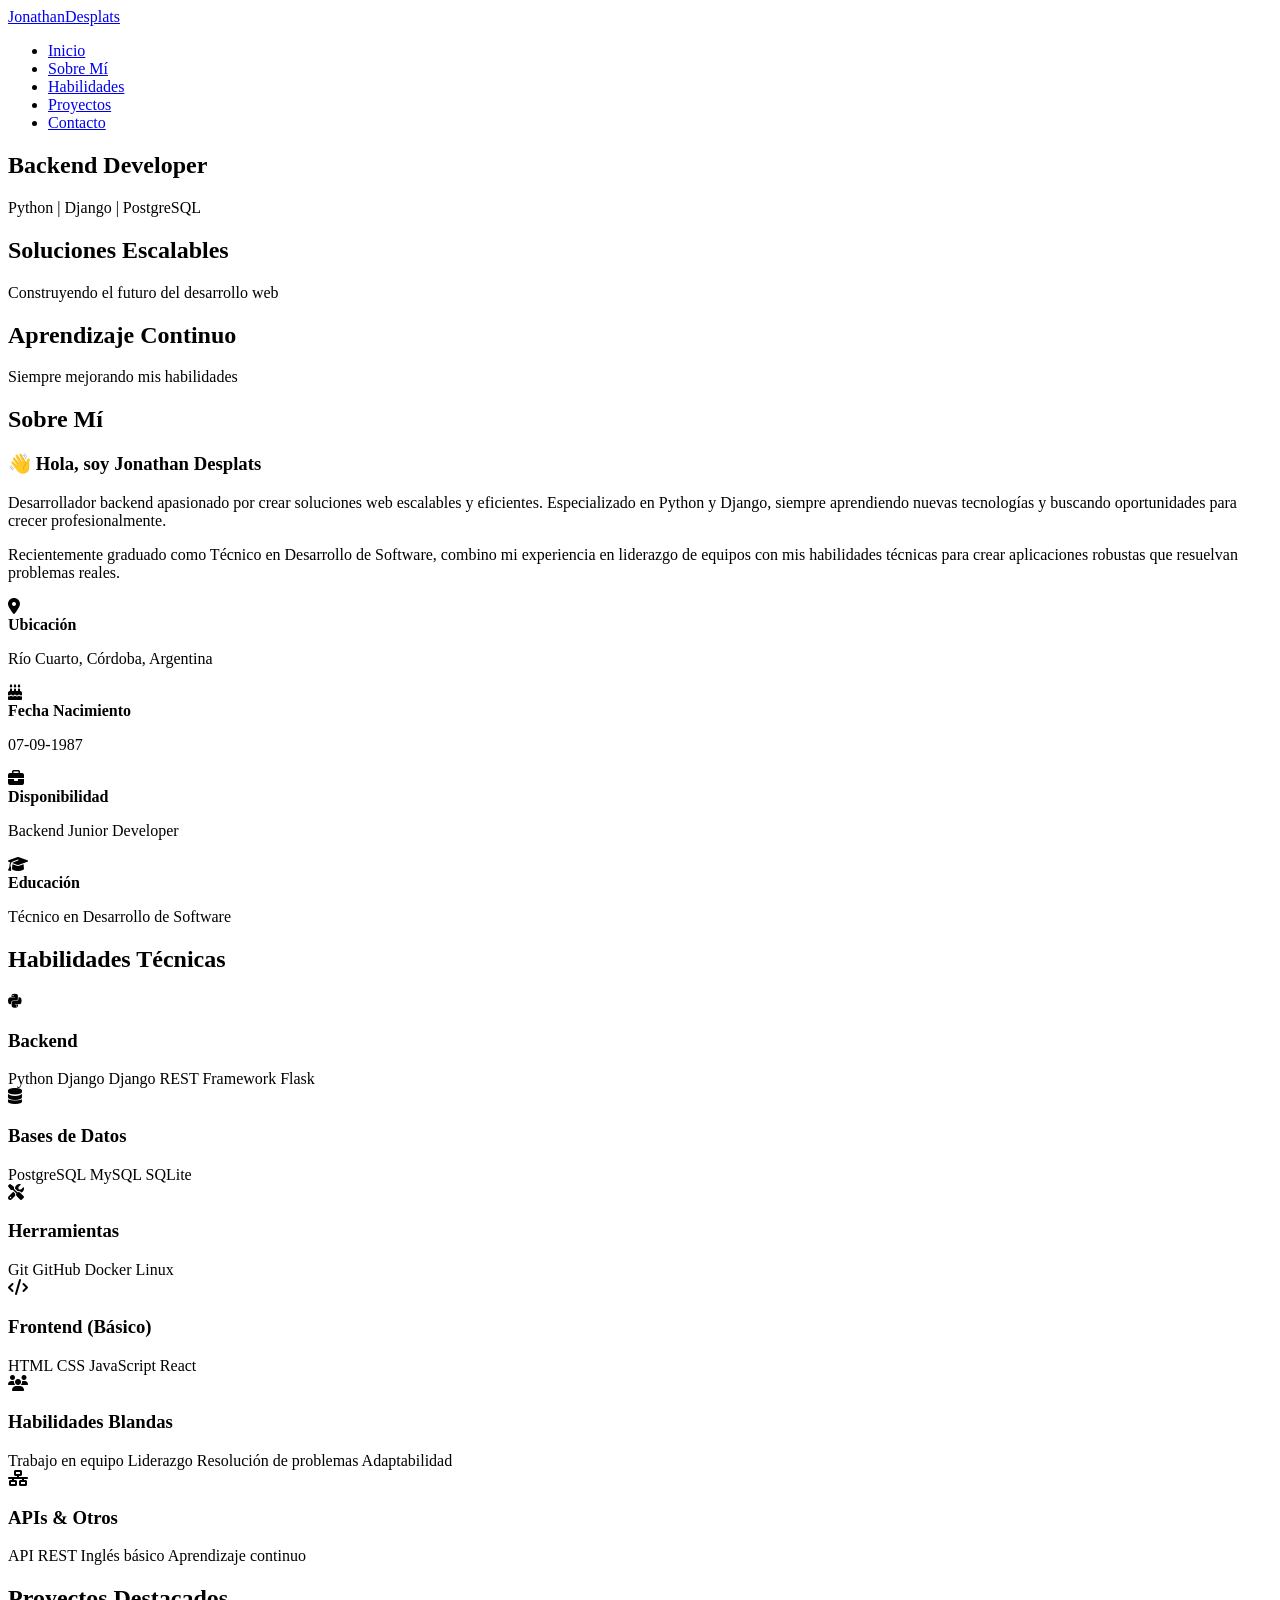
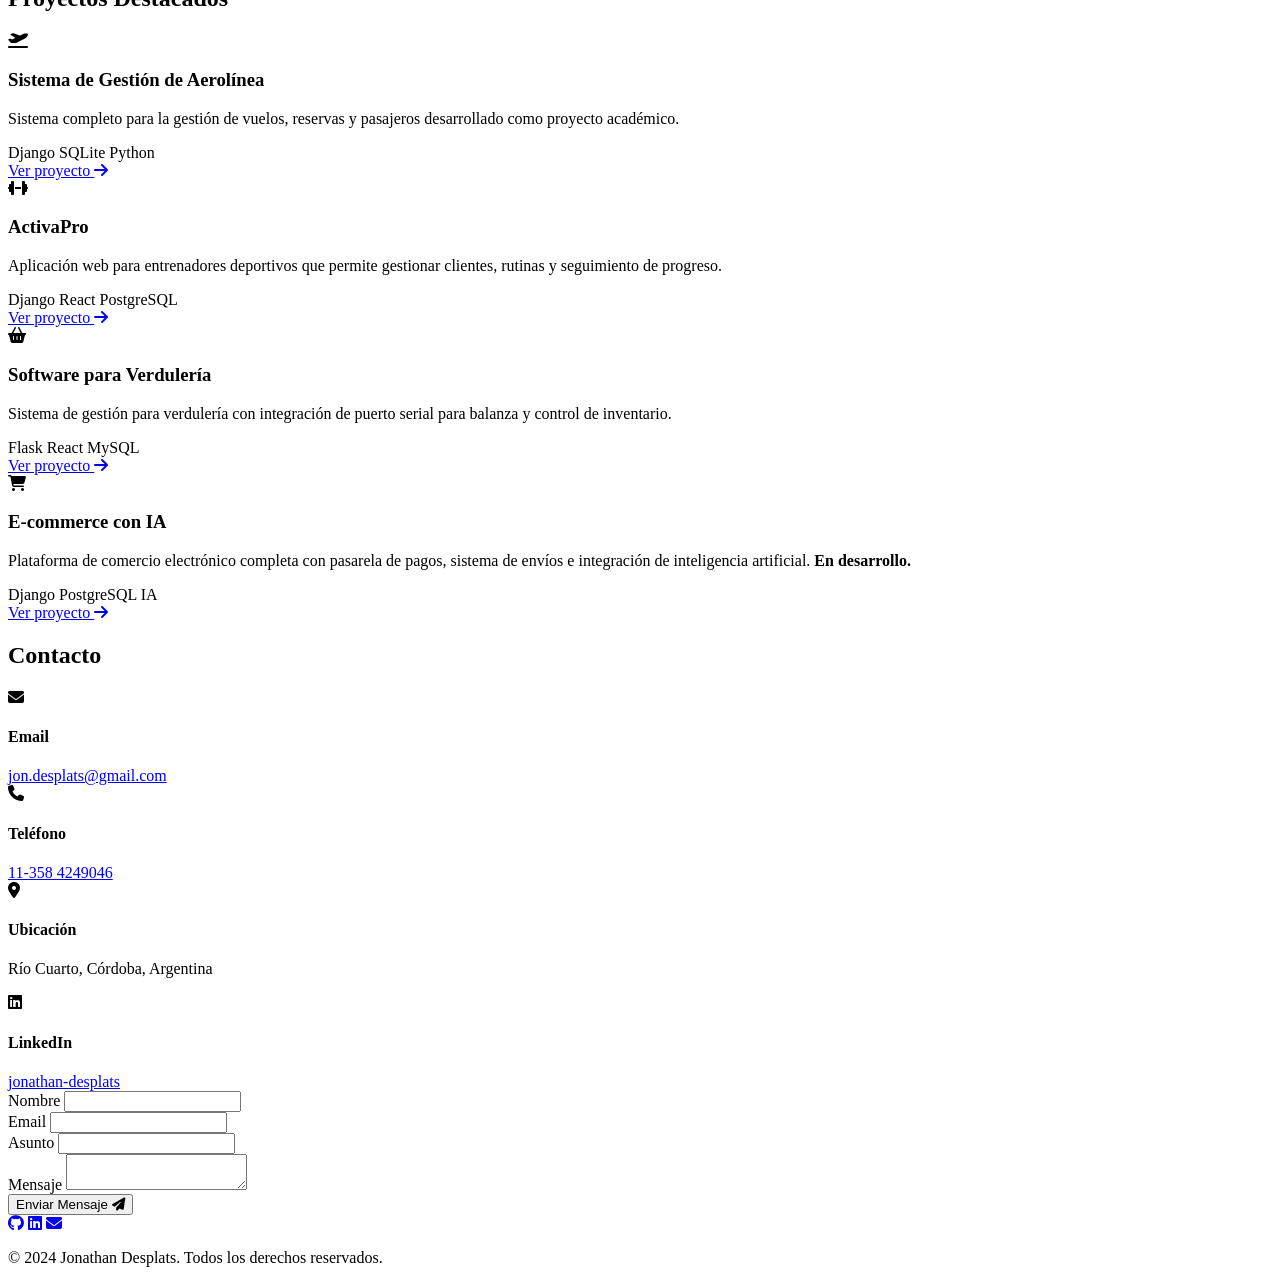
==== index.html @ 21457ee4 "Add initial portfolio website structure Initial commit of the personal portfolio website, including " ====
<!DOCTYPE html>
<html lang="es">
<head>
    <meta charset="UTF-8">
    <meta name="viewport" content="width=device-width, initial-scale=1.0">
    <title>Jonathan Desplats | Backend Developer</title>
    <link rel="stylesheet" href="https://cdnjs.cloudflare.com/ajax/libs/font-awesome/6.4.0/css/all.min.css">
    <link rel="stylesheet" href="styles.css">
</head>
<body>
    <!-- Navbar -->
    <nav>
        <div class="nav-container">
            <a href="#" class="logo">Jonathan<span>Desplats</span></a>
            <ul class="nav-links" id="navLinks">
                <li><a href="#inicio">Inicio</a></li>
                <li><a href="#sobre-mi">Sobre Mí</a></li>
                <li><a href="#habilidades">Habilidades</a></li>
                <li><a href="#proyectos">Proyectos</a></li>
                <li><a href="#contacto">Contacto</a></li>
            </ul>
            <div class="menu-toggle" id="menuToggle">
                <span></span>
                <span></span>
                <span></span>
            </div>
        </div>
    </nav>

    <!-- Carousel -->
    <section id="inicio" class="carousel">
        <div class="carousel-container" id="carouselContainer">
            <div class="carousel-slide">
                <div class="carousel-content">
                    <h1>Backend Developer</h1>
                    <p>Python | Django | PostgreSQL</p>
                </div>
            </div>
            <div class="carousel-slide">
                <div class="carousel-content">
                    <h1>Soluciones Escalables</h1>
                    <p>Construyendo el futuro del desarrollo web</p>
                </div>
            </div>
            <div class="carousel-slide">
                <div class="carousel-content">
                    <h1>Aprendizaje Continuo</h1>
                    <p>Siempre mejorando mis habilidades</p>
                </div>
            </div>
        </div>
        <div class="carousel-nav">
            <div class="carousel-dot" data-slide="0"></div>
            <div class="carousel-dot" data-slide="1"></div>
            <div class="carousel-dot" data-slide="2"></div>
        </div>
    </section>

    <!-- About -->
    <section id="sobre-mi">
        <div class="container">
            <h2 class="section-title">Sobre Mí</h2>
            <div class="about-content">
                <div class="about-text">
                    <h3>👋 Hola, soy Jonathan Desplats</h3>
                    <p>Desarrollador backend apasionado por crear soluciones web escalables y eficientes. Especializado en Python y Django, siempre aprendiendo nuevas tecnologías y buscando oportunidades para crecer profesionalmente.</p>
                    <p>Recientemente graduado como Técnico en Desarrollo de Software, combino mi experiencia en liderazgo de equipos con mis habilidades técnicas para crear aplicaciones robustas que resuelvan problemas reales.</p>
                </div>
                <div class="info-grid">
                    <div class="info-item">
                        <i class="fas fa-map-marker-alt"></i>
                        <div>
                            <strong>Ubicación</strong>
                            <p>Río Cuarto, Córdoba, Argentina</p>
                        </div>
                    </div>
                    <div class="info-item">
                        <i class="fas fa-birthday-cake"></i>
                        <div>
                            <strong>Fecha Nacimiento</strong>
                            <p>07-09-1987</p>
                        </div>
                    </div>
                    <div class="info-item">
                        <i class="fas fa-briefcase"></i>
                        <div>
                            <strong>Disponibilidad</strong>
                            <p>Backend Junior Developer</p>
                        </div>
                    </div>
                    <div class="info-item">
                        <i class="fas fa-graduation-cap"></i>
                        <div>
                            <strong>Educación</strong>
                            <p>Técnico en Desarrollo de Software</p>
                        </div>
                    </div>
                </div>
            </div>
        </div>
    </section>

    <!-- Skills -->
    <section id="habilidades">
        <div class="container">
            <h2 class="section-title">Habilidades Técnicas</h2>
            <div class="skills-grid">
                <div class="skill-card">
                    <i class="fab fa-python"></i>
                    <h3>Backend</h3>
                    <div class="skill-tags">
                        <span class="tag">Python</span>
                        <span class="tag">Django</span>
                        <span class="tag">Django REST Framework</span>
                        <span class="tag">Flask</span>
                    </div>
                </div>
                <div class="skill-card">
                    <i class="fas fa-database"></i>
                    <h3>Bases de Datos</h3>
                    <div class="skill-tags">
                        <span class="tag">PostgreSQL</span>
                        <span class="tag">MySQL</span>
                        <span class="tag">SQLite</span>
                    </div>
                </div>
                <div class="skill-card">
                    <i class="fas fa-tools"></i>
                    <h3>Herramientas</h3>
                    <div class="skill-tags">
                        <span class="tag">Git</span>
                        <span class="tag">GitHub</span>
                        <span class="tag">Docker</span>
                        <span class="tag">Linux</span>
                    </div>
                </div>
                <div class="skill-card">
                    <i class="fas fa-code"></i>
                    <h3>Frontend (Básico)</h3>
                    <div class="skill-tags">
                        <span class="tag">HTML</span>
                        <span class="tag">CSS</span>
                        <span class="tag">JavaScript</span>
                        <span class="tag">React</span>
                    </div>
                </div>
                <div class="skill-card">
                    <i class="fas fa-users"></i>
                    <h3>Habilidades Blandas</h3>
                    <div class="skill-tags">
                        <span class="tag">Trabajo en equipo</span>
                        <span class="tag">Liderazgo</span>
                        <span class="tag">Resolución de problemas</span>
                        <span class="tag">Adaptabilidad</span>
                    </div>
                </div>
                <div class="skill-card">
                    <i class="fas fa-network-wired"></i>
                    <h3>APIs & Otros</h3>
                    <div class="skill-tags">
                        <span class="tag">API REST</span>
                        <span class="tag">Inglés básico</span>
                        <span class="tag">Aprendizaje continuo</span>
                    </div>
                </div>
            </div>
        </div>
    </section>

    <!-- Projects -->
    <section id="proyectos">
        <div class="container">
            <h2 class="section-title">Proyectos Destacados</h2>
            <div class="projects-grid">
                <div class="project-card">
                    <div class="project-img">
                        <i class="fas fa-plane-departure"></i>
                    </div>
                    <div class="project-content">
                        <h3>Sistema de Gestión de Aerolínea</h3>
                        <p>Sistema completo para la gestión de vuelos, reservas y pasajeros desarrollado como proyecto académico.</p>
                        <div class="project-tech">
                            <span class="tech-tag">Django</span>
                            <span class="tech-tag">SQLite</span>
                            <span class="tech-tag">Python</span>
                        </div>
                        <a href="#" class="project-link">Ver proyecto <i class="fas fa-arrow-right"></i></a>
                    </div>
                </div>

                <div class="project-card">
                    <div class="project-img">
                        <i class="fas fa-dumbbell"></i>
                    </div>
                    <div class="project-content">
                        <h3>ActivaPro</h3>
                        <p>Aplicación web para entrenadores deportivos que permite gestionar clientes, rutinas y seguimiento de progreso.</p>
                        <div class="project-tech">
                            <span class="tech-tag">Django</span>
                            <span class="tech-tag">React</span>
                            <span class="tech-tag">PostgreSQL</span>
                        </div>
                        <a href="#" class="project-link">Ver proyecto <i class="fas fa-arrow-right"></i></a>
                    </div>
                </div>

                <div class="project-card">
                    <div class="project-img">
                        <i class="fas fa-shopping-basket"></i>
                    </div>
                    <div class="project-content">
                        <h3>Software para Verdulería</h3>
                        <p>Sistema de gestión para verdulería con integración de puerto serial para balanza y control de inventario.</p>
                        <div class="project-tech">
                            <span class="tech-tag">Flask</span>
                            <span class="tech-tag">React</span>
                            <span class="tech-tag">MySQL</span>
                        </div>
                        <a href="#" class="project-link">Ver proyecto <i class="fas fa-arrow-right"></i></a>
                    </div>
                </div>

                <div class="project-card">
                    <div class="project-img">
                        <i class="fas fa-shopping-cart"></i>
                    </div>
                    <div class="project-content">
                        <h3>E-commerce con IA</h3>
                        <p>Plataforma de comercio electrónico completa con pasarela de pagos, sistema de envíos e integración de inteligencia artificial. <strong>En desarrollo.</strong></p>
                        <div class="project-tech">
                            <span class="tech-tag">Django</span>
                            <span class="tech-tag">PostgreSQL</span>
                            <span class="tech-tag">IA</span>
                        </div>
                        <a href="#" class="project-link">Ver proyecto <i class="fas fa-arrow-right"></i></a>
                    </div>
                </div>
            </div>
        </div>
    </section>

    <!-- Contact -->
    <section id="contacto">
        <div class="container">
            <h2 class="section-title">Contacto</h2>
            <div class="contact-container">
                <div class="contact-info">
                    <div class="contact-item">
                        <div class="contact-icon">
                            <i class="fas fa-envelope"></i>
                        </div>
                        <div class="contact-details">
                            <h4>Email</h4>
                            <a href="mailto:jon.desplats@gmail.com">jon.desplats@gmail.com</a>
                        </div>
                    </div>
                    <div class="contact-item">
                        <div class="contact-icon">
                            <i class="fas fa-phone"></i>
                        </div>
                        <div class="contact-details">
                            <h4>Teléfono</h4>
                            <a href="https://wa.me/543584642446" target="_blank">11-358 4249046</a>
                        </div>
                    </div>
                    <div class="contact-item">
                        <div class="contact-icon">
                            <i class="fas fa-map-marker-alt"></i>
                        </div>
                        <div class="contact-details">
                            <h4>Ubicación</h4>
                            <p>Río Cuarto, Córdoba, Argentina</p>
                        </div>
                    </div>
                    <div class="contact-item">
                        <div class="contact-icon">
                            <i class="fab fa-linkedin"></i>
                        </div>
                        <div class="contact-details">
                            <h4>LinkedIn</h4>
                            <a href="https://www.linkedin.com/in/jonathan-desplats/" target="_blank">jonathan-desplats</a>
                        </div>
                    </div>
                </div>

                <form class="contact-form" action="https://formspree.io/f/xwpgwbll" method="POST">
                    <div class="form-group">
                        <label for="name">Nombre</label>
                        <input type="text" id="name" name="name" required>
                    </div>
                    <div class="form-group">
                        <label for="email">Email</label>
                        <input type="email" id="email" name="email" required>
                    </div>
                    <div class="form-group">
                        <label for="subject">Asunto</label>
                        <input type="text" id="subject" name="subject" required>
                    </div>
                    <div class="form-group">
                        <label for="message">Mensaje</label>
                        <textarea id="message" name="message" required></textarea>
                    </div>
                    <button type="submit" class="btn">Enviar Mensaje <i class="fas fa-paper-plane"></i></button>
                </form>
            </div>
        </div>
    </section>

    <!-- Footer -->
    <footer>
        <div class="social-links">
            <a href="https://github.com/joninet" target="_blank"><i class="fab fa-github"></i></a>
            <a href="https://www.linkedin.com/in/jonathan-desplats/" target="_blank"><i class="fab fa-linkedin"></i></a>
            <a href="mailto:jon.desplats@gmail.com"><i class="fas fa-envelope"></i></a>
        </div>
        <p>&copy; 2024 Jonathan Desplats. Todos los derechos reservados.</p>
    </footer>

    <script src="script.js"></script>
</html>
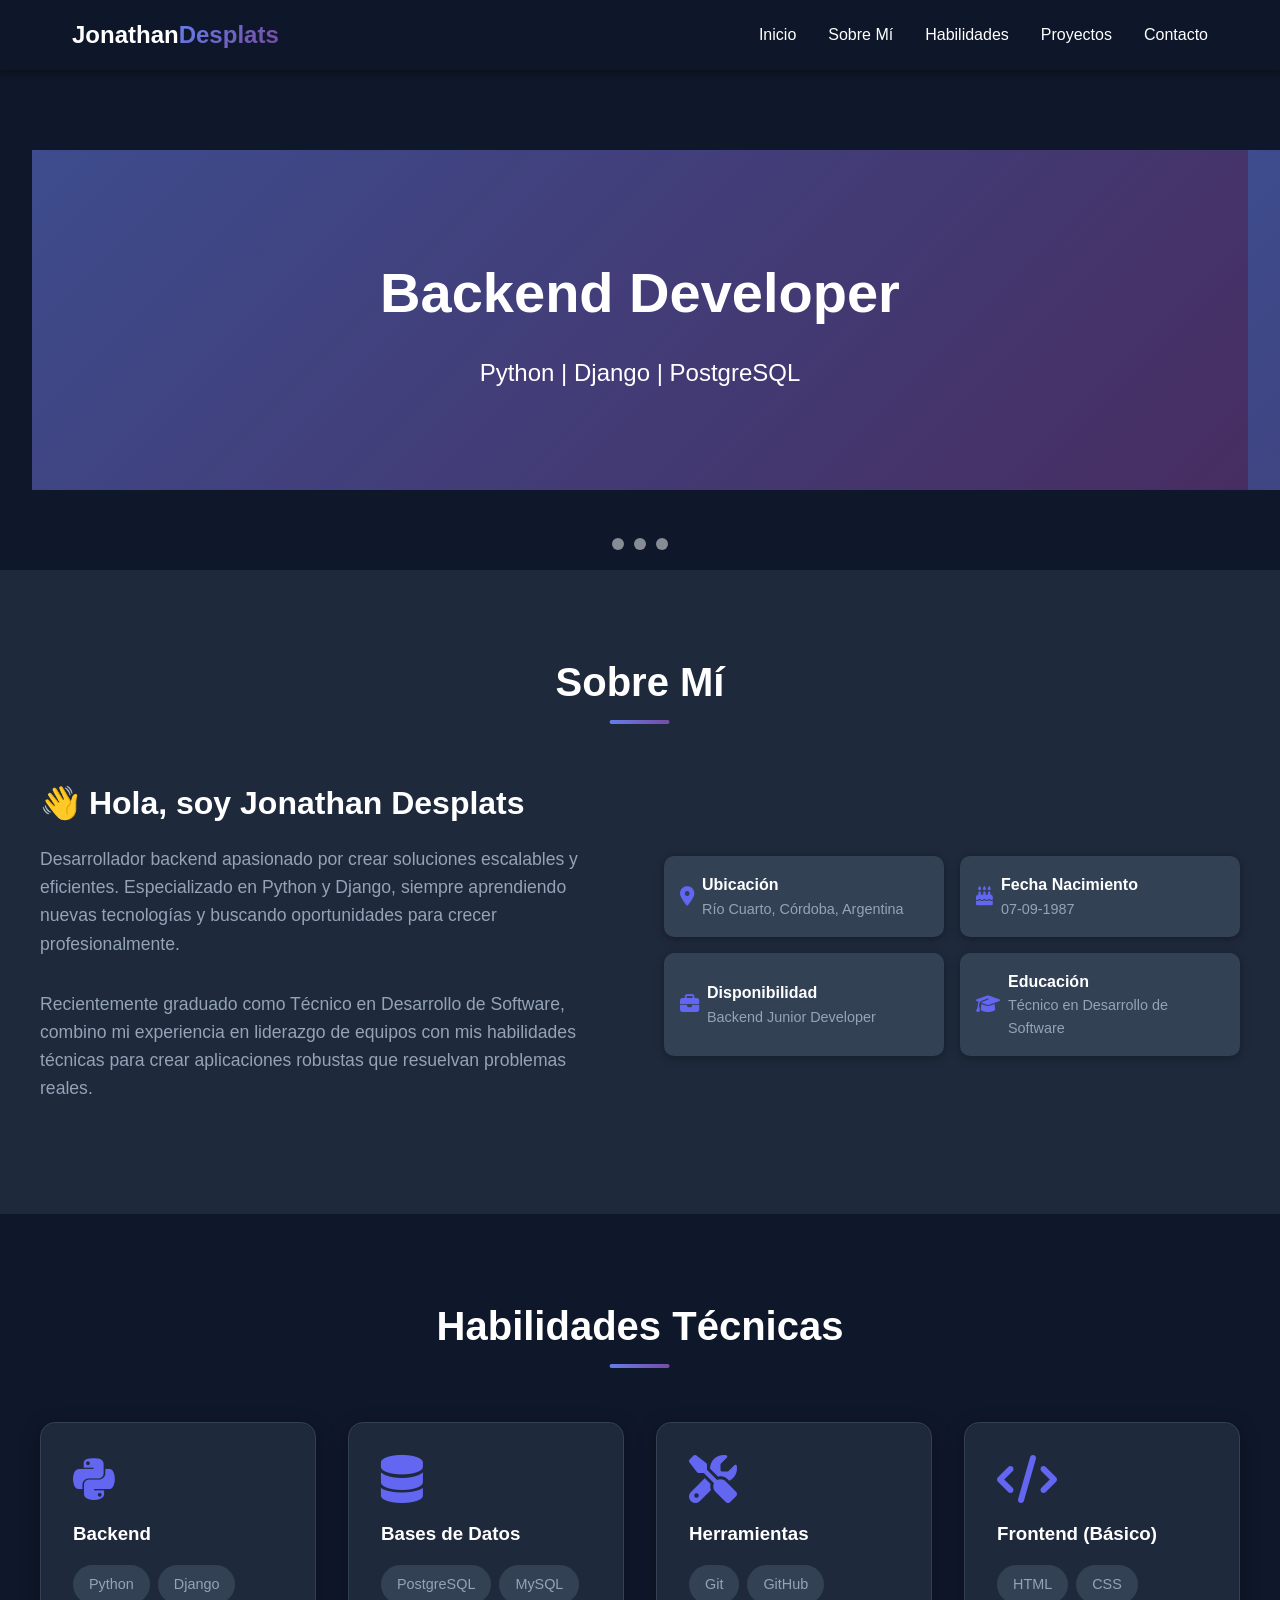
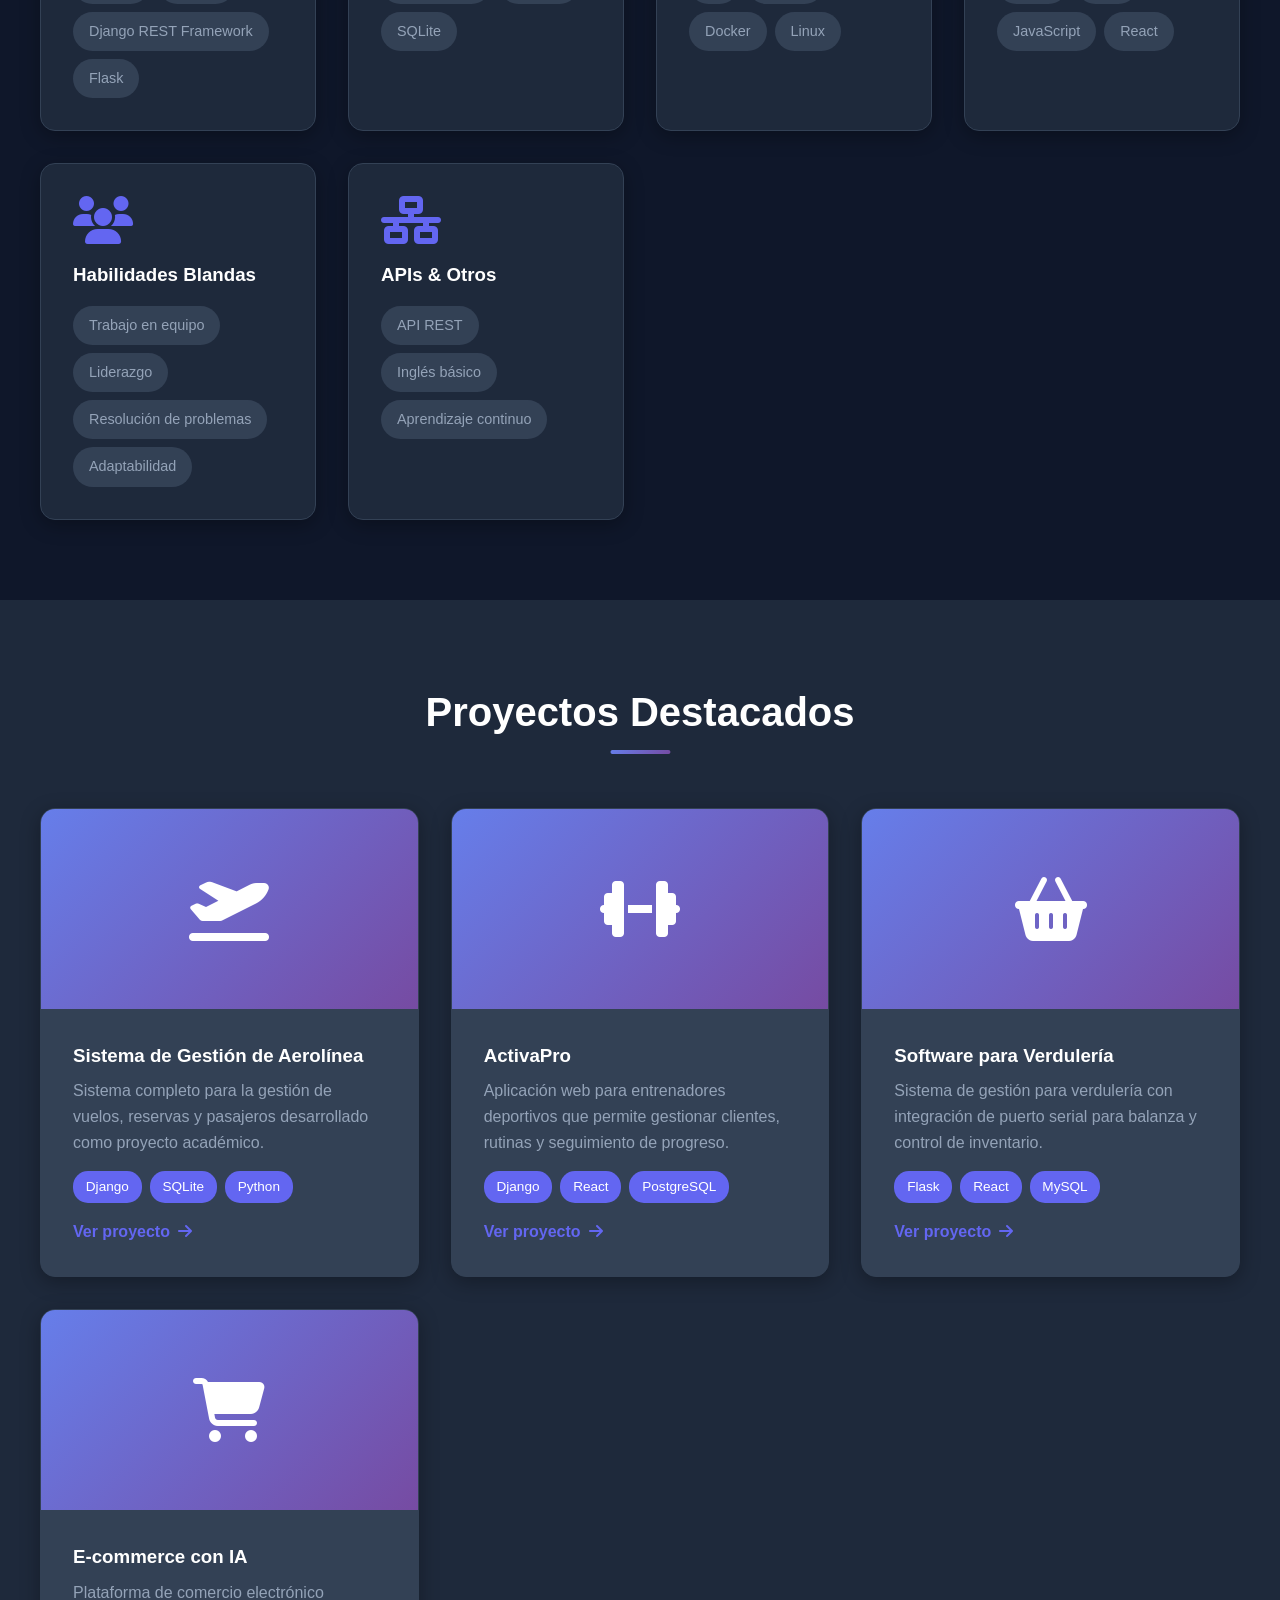
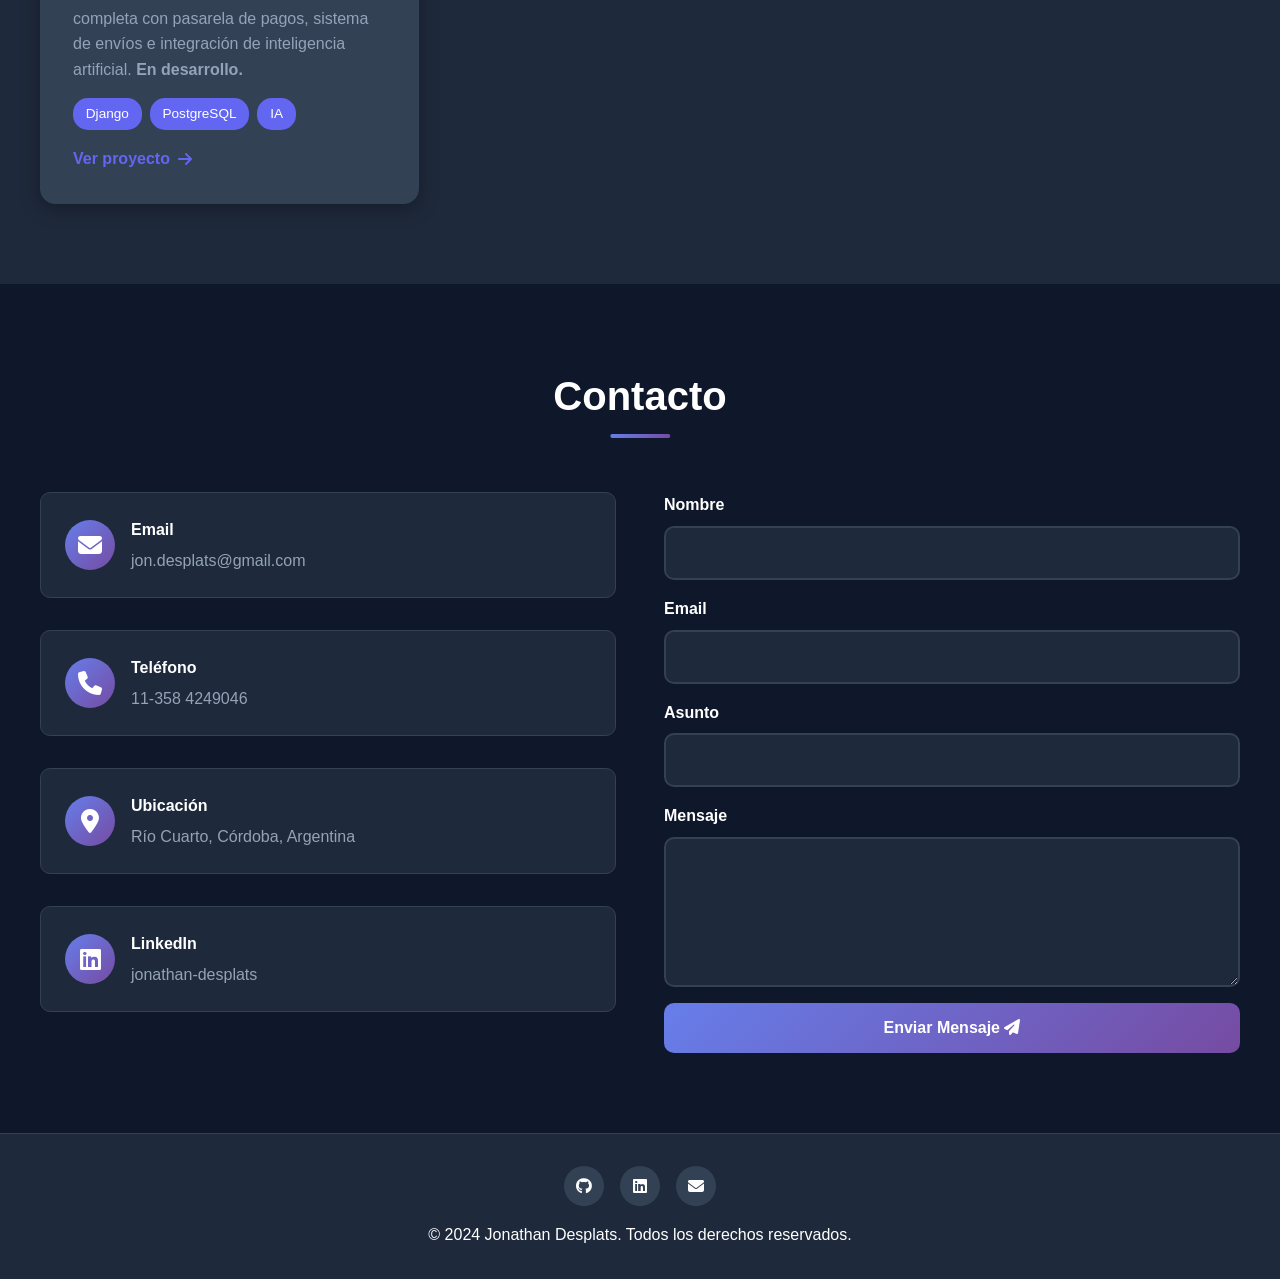
==== commit 39437d50: "Update index.html" ====
--- a/index.html
+++ b/index.html
@@ -38,8 +38,8 @@
             </div>
             <div class="carousel-slide">
                 <div class="carousel-content">
-                    <h1>Soluciones Escalables</h1>
-                    <p>Construyendo el futuro del desarrollo web</p>
+                    <h1>Técnico en Desarrollo de Software</h1>
+                    <p>Construyendo el futuro del desarrollo de aplicaciones</p>
                 </div>
             </div>
             <div class="carousel-slide">
@@ -63,7 +63,7 @@
             <div class="about-content">
                 <div class="about-text">
                     <h3>👋 Hola, soy Jonathan Desplats</h3>
-                    <p>Desarrollador backend apasionado por crear soluciones web escalables y eficientes. Especializado en Python y Django, siempre aprendiendo nuevas tecnologías y buscando oportunidades para crecer profesionalmente.</p>
+                    <p>Desarrollador backend apasionado por crear soluciones escalables y eficientes. Especializado en Python y Django, siempre aprendiendo nuevas tecnologías y buscando oportunidades para crecer profesionalmente.</p>
                     <p>Recientemente graduado como Técnico en Desarrollo de Software, combino mi experiencia en liderazgo de equipos con mis habilidades técnicas para crear aplicaciones robustas que resuelvan problemas reales.</p>
                 </div>
                 <div class="info-grid">
--- a/styles.css
+++ b/styles.css
@@ -0,0 +1,944 @@
+* {
+    margin: 0;
+    padding: 0;
+    box-sizing: border-box;
+}
+
+:root {
+    --primary: #6366f1;
+    --primary-dark: #4f46e5;
+    --secondary: #8b5cf6;
+    --dark: #0f172a;
+    --dark-light: #1e293b;
+    --dark-lighter: #334155;
+    --gray: #94a3b8;
+    --light: #1e293b;
+    --white: #ffffff;
+    --gradient: linear-gradient(135deg, #667eea 0%, #764ba2 100%);
+}
+
+body {
+    font-family: 'Segoe UI', Tahoma, Geneva, Verdana, sans-serif;
+    line-height: 1.6;
+    color: var(--gray);
+    background: var(--dark);
+}
+
+/* Navbar */
+nav {
+    position: fixed;
+    top: 0;
+    width: 100%;
+    background: rgba(15, 23, 42, 0.95);
+    backdrop-filter: blur(10px);
+    padding: 1rem 0;
+    z-index: 1000;
+    box-shadow: 0 4px 6px rgba(0, 0, 0, 0.3);
+}
+
+.nav-container {
+    max-width: 1200px;
+    margin: 0 auto;
+    padding: 0 2rem;
+    display: flex;
+    justify-content: space-between;
+    align-items: center;
+}
+
+.logo {
+    font-size: 1.5rem;
+    font-weight: bold;
+    color: var(--white);
+    text-decoration: none;
+}
+
+.logo span {
+    background: var(--gradient);
+    -webkit-background-clip: text;
+    -webkit-text-fill-color: transparent;
+    background-clip: text;
+}
+
+.nav-links {
+    display: flex;
+    gap: 2rem;
+    list-style: none;
+}
+
+.nav-links a {
+    color: var(--white);
+    text-decoration: none;
+    font-weight: 500;
+    transition: color 0.3s;
+    position: relative;
+}
+
+.nav-links a::after {
+    content: '';
+    position: absolute;
+    bottom: -5px;
+    left: 0;
+    width: 0;
+    height: 2px;
+    background: var(--gradient);
+    transition: width 0.3s;
+}
+
+.nav-links a:hover::after {
+    width: 100%;
+}
+
+.menu-toggle {
+    display: none;
+    flex-direction: column;
+    cursor: pointer;
+    gap: 5px;
+}
+
+.menu-toggle span {
+    width: 25px;
+    height: 3px;
+    background: var(--white);
+    transition: 0.3s;
+    border-radius: 3px;
+}
+
+/* Carousel */
+.carousel {
+    margin-top: 70px;
+    height: 500px;
+    position: relative;
+    overflow: hidden;
+}
+
+.carousel-container {
+    display: flex;
+    height: 100%;
+    transition: transform 0.5s ease;
+}
+
+.carousel-slide {
+    min-width: 100%;
+    height: 100%;
+    background: var(--gradient);
+    display: flex;
+    align-items: center;
+    justify-content: center;
+    position: relative;
+}
+
+.carousel-slide::after {
+    content: '';
+    position: absolute;
+    top: 0;
+    left: 0;
+    right: 0;
+    bottom: 0;
+    background: rgba(0, 0, 0, 0.4);
+}
+
+.carousel-content {
+    position: relative;
+    z-index: 1;
+    text-align: center;
+    color: var(--white);
+    padding: 2rem;
+}
+
+.carousel-content h1 {
+    font-size: 3.5rem;
+    margin-bottom: 1rem;
+    animation: fadeInUp 1s;
+}
+
+.carousel-content p {
+    font-size: 1.5rem;
+    animation: fadeInUp 1s 0.2s backwards;
+}
+
+.carousel-nav {
+    position: absolute;
+    bottom: 20px;
+    left: 50%;
+    transform: translateX(-50%);
+    z-index: 2;
+    display: flex;
+    gap: 10px;
+}
+
+.carousel-dot {
+    width: 12px;
+    height: 12px;
+    border-radius: 50%;
+    background: rgba(255, 255, 255, 0.5);
+    cursor: pointer;
+    transition: 0.3s;
+}
+
+.carousel-dot.active {
+    background: var(--white);
+    width: 30px;
+    border-radius: 10px;
+}
+
+/* Sections */
+section {
+    padding: 5rem 2rem;
+}
+
+.container {
+    max-width: 1200px;
+    margin: 0 auto;
+}
+
+.section-title {
+    text-align: center;
+    font-size: 2.5rem;
+    margin-bottom: 1rem;
+    position: relative;
+    display: inline-block;
+    left: 50%;
+    transform: translateX(-50%);
+    color: var(--white);
+}
+
+.section-title::after {
+    content: '';
+    position: absolute;
+    bottom: -10px;
+    left: 50%;
+    transform: translateX(-50%);
+    width: 60px;
+    height: 4px;
+    background: var(--gradient);
+    border-radius: 2px;
+}
+
+/* About */
+#sobre-mi {
+    background: var(--dark-light);
+}
+
+.about-content {
+    display: grid;
+    grid-template-columns: 1fr 1fr;
+    gap: 3rem;
+    margin-top: 3rem;
+    align-items: center;
+}
+
+.about-text h3 {
+    font-size: 2rem;
+    margin-bottom: 1rem;
+    color: var(--white);
+}
+
+.about-text p {
+    color: var(--gray);
+    margin-bottom: 2rem;
+    font-size: 1.1rem;
+}
+
+.info-grid {
+    display: grid;
+    grid-template-columns: repeat(2, 1fr);
+    gap: 1rem;
+}
+
+.info-item {
+    display: flex;
+    align-items: center;
+    gap: 0.5rem;
+    padding: 1rem;
+    background: var(--dark-lighter);
+    border-radius: 10px;
+    box-shadow: 0 2px 10px rgba(0, 0, 0, 0.3);
+}
+
+.info-item i {
+    color: var(--primary);
+    font-size: 1.2rem;
+}
+
+.info-item strong {
+    color: var(--white);
+}
+
+.info-item p {
+    color: var(--gray);
+    font-size: 0.9rem;
+}
+
+/* Skills */
+.skills-grid {
+    display: grid;
+    grid-template-columns: repeat(auto-fit, minmax(250px, 1fr));
+    gap: 2rem;
+    margin-top: 3rem;
+}
+
+.skill-card {
+    background: var(--dark-light);
+    padding: 2rem;
+    border-radius: 15px;
+    box-shadow: 0 5px 20px rgba(0, 0, 0, 0.3);
+    transition: transform 0.3s, box-shadow 0.3s;
+    border: 1px solid var(--dark-lighter);
+}
+
+.skill-card:hover {
+    transform: translateY(-10px);
+    box-shadow: 0 10px 30px rgba(99, 102, 241, 0.3);
+}
+
+.skill-card i {
+    font-size: 3rem;
+    color: var(--primary);
+    margin-bottom: 1rem;
+}
+
+.skill-card h3 {
+    margin-bottom: 1rem;
+    color: var(--white);
+}
+
+.skill-tags {
+    display: flex;
+    flex-wrap: wrap;
+    gap: 0.5rem;
+}
+
+.tag {
+    background: var(--dark-lighter);
+    padding: 0.5rem 1rem;
+    border-radius: 20px;
+    font-size: 0.9rem;
+    color: var(--gray);
+}
+
+/* Projects */
+#proyectos {
+    background: var(--dark-light);
+}
+
+.projects-grid {
+    display: grid;
+    grid-template-columns: repeat(auto-fit, minmax(320px, 1fr));
+    gap: 2rem;
+    margin-top: 3rem;
+}
+
+.project-card {
+    background: var(--dark-lighter);
+    border-radius: 15px;
+    overflow: hidden;
+    box-shadow: 0 5px 20px rgba(0, 0, 0, 0.3);
+    transition: transform 0.3s;
+    border: 1px solid var(--dark-lighter);
+}
+
+.project-card:hover {
+    transform: translateY(-10px);
+}
+
+.project-img {
+    width: 100%;
+    height: 200px;
+    background: var(--gradient);
+    display: flex;
+    align-items: center;
+    justify-content: center;
+    font-size: 4rem;
+    color: var(--white);
+}
+
+.project-content {
+    padding: 1.5rem;
+}
+
+.project-content h3 {
+    margin-bottom: 0.5rem;
+    color: var(--white);
+}
+
+.project-content p {
+    color: var(--gray);
+    margin-bottom: 1rem;
+}
+
+.project-tech {
+    display: flex;
+    flex-wrap: wrap;
+    gap: 0.5rem;
+    margin-bottom: 1rem;
+}
+
+.tech-tag {
+    background: var(--primary);
+    color: var(--white);
+    padding: 0.3rem 0.8rem;
+    border-radius: 15px;
+    font-size: 0.85rem;
+}
+
+.project-link {
+    display: inline-flex;
+    align-items: center;
+    gap: 0.5rem;
+    color: var(--primary);
+    text-decoration: none;
+    font-weight: 600;
+    transition: gap 0.3s;
+}
+
+.project-link:hover {
+    gap: 1rem;
+}
+
+/* Contact */
+.contact-container {
+    display: grid;
+    grid-template-columns: 1fr 1fr;
+    gap: 3rem;
+    margin-top: 3rem;
+}
+
+.contact-info {
+    display: flex;
+    flex-direction: column;
+    gap: 2rem;
+}
+
+.contact-item {
+    display: flex;
+    align-items: center;
+    gap: 1rem;
+    padding: 1.5rem;
+    background: var(--dark-light);
+    border-radius: 10px;
+    border: 1px solid var(--dark-lighter);
+}
+
+.contact-icon {
+    width: 50px;
+    height: 50px;
+    background: var(--gradient);
+    border-radius: 50%;
+    display: flex;
+    align-items: center;
+    justify-content: center;
+    color: var(--white);
+    font-size: 1.5rem;
+    flex-shrink: 0;
+}
+
+.contact-details h4 {
+    margin-bottom: 0.3rem;
+    color: var(--white);
+}
+
+.contact-details a {
+    color: var(--gray);
+    text-decoration: none;
+}
+
+.contact-details a:hover {
+    color: var(--primary);
+}
+
+.contact-form {
+    display: flex;
+    flex-direction: column;
+    gap: 1rem;
+}
+
+.form-group {
+    display: flex;
+    flex-direction: column;
+    gap: 0.5rem;
+}
+
+.form-group label {
+    font-weight: 600;
+    color: var(--white);
+}
+
+.form-group input,
+.form-group textarea {
+    padding: 1rem;
+    border: 2px solid var(--dark-lighter);
+    border-radius: 10px;
+    font-family: inherit;
+    font-size: 1rem;
+    transition: border-color 0.3s;
+    background: var(--dark-light);
+    color: var(--white);
+}
+
+.form-group input:focus,
+.form-group textarea:focus {
+    outline: none;
+    border-color: var(--primary);
+}
+
+.form-group textarea {
+    resize: vertical;
+    min-height: 150px;
+}
+
+.btn {
+    padding: 1rem 2rem;
+    background: var(--gradient);
+    color: var(--white);
+    border: none;
+    border-radius: 10px;
+    font-size: 1rem;
+    font-weight: 600;
+    cursor: pointer;
+    transition: transform 0.3s, box-shadow 0.3s;
+}
+
+.btn:hover {
+    transform: translateY(-3px);
+    box-shadow: 0 10px 20px rgba(99, 102, 241, 0.3);
+}
+
+/* Footer */
+footer {
+    background: var(--dark-light);
+    color: var(--white);
+    text-align: center;
+    padding: 2rem;
+    border-top: 1px solid var(--dark-lighter);
+}
+
+.social-links {
+    display: flex;
+    justify-content: center;
+    gap: 1rem;
+    margin-bottom: 1rem;
+}
+
+.social-links a {
+    width: 40px;
+    height: 40px;
+    background: var(--dark-lighter);
+    border-radius: 50%;
+    display: flex;
+    align-items: center;
+    justify-content: center;
+    color: var(--white);
+    text-decoration: none;
+    transition: background 0.3s, transform 0.3s;
+}
+
+.social-links a:hover {
+    background: var(--primary);
+    transform: scale(1.1);
+}
+
+/* Animations */
+@keyframes fadeInUp {
+    from {
+        opacity: 0;
+        transform: translateY(30px);
+    }
+    to {
+        opacity: 1;
+        transform: translateY(0);
+    }
+}
+
+/* Responsive */
+@media (max-width: 768px) {
+    .menu-toggle {
+        display: flex;
+    }
+
+    .nav-links {
+        position: absolute;
+        top: 100%;
+        left: 0;
+        right: 0;
+        background: var(--dark);
+        flex-direction: column;
+        padding: 2rem;
+        max-height: 0;
+        overflow: hidden;
+        transition: max-height 0.3s ease-in-out;
+    }
+
+    .nav-links.active {
+        max-height: 400px;
+    }
+
+    .carousel {
+        height: 400px;
+    }
+
+    .carousel-content h1 {
+        font-size: 2rem;
+    }
+
+    .carousel-content p {
+        font-size: 1rem;
+    }
+
+    .about-content,
+    .contact-container {
+        grid-template-columns: 1fr;
+    }
+
+    .info-grid {
+        grid-template-columns: 1fr;
+    }
+
+    .section-title {
+        font-size: 2rem;
+    }
+}
+/* ========================================
+   ESTILOS PARA PÁGINA DE PROYECTO DETALLE
+   ======================================== */
+
+/* Header del proyecto */
+.project-header {
+    background: linear-gradient(135deg, #667eea 0%, #764ba2 100%);
+    padding: 6rem 2rem 4rem;
+    margin-top: 70px;
+    position: relative;
+    overflow: hidden;
+}
+
+.project-header::before {
+    content: '';
+    position: absolute;
+    top: 0;
+    left: 0;
+    right: 0;
+    bottom: 0;
+    background: rgba(0, 0, 0, 0.3);
+}
+
+.project-header-content {
+    position: relative;
+    z-index: 1;
+    max-width: 1200px;
+    margin: 0 auto;
+    color: var(--white);
+}
+
+.project-header-content h1 {
+    font-size: 3rem;
+    margin-bottom: 1rem;
+}
+
+.project-header-content .subtitle {
+    font-size: 1.2rem;
+    opacity: 0.95;
+    margin-bottom: 1.5rem;
+}
+
+.project-meta {
+    display: flex;
+    flex-wrap: wrap;
+    gap: 2rem;
+    margin-top: 2rem;
+}
+
+.meta-item {
+    display: flex;
+    align-items: center;
+    gap: 0.5rem;
+}
+
+.meta-item strong {
+    color: var(--white);
+}
+
+.meta-item span {
+    opacity: 0.9;
+}
+
+/* Galería de proyecto */
+.project-gallery {
+    margin: 4rem 0;
+    padding: 0 2rem;
+}
+
+.gallery-container {
+    max-width: 1200px;
+    margin: 0 auto;
+}
+
+.gallery-main {
+    width: 100%;
+    height: 500px;
+    background: var(--dark-light);
+    border-radius: 15px;
+    overflow: hidden;
+    margin-bottom: 2rem;
+    display: flex;
+    align-items: center;
+    justify-content: center;
+    border: 2px solid var(--dark-lighter);
+}
+
+.gallery-main img {
+    width: 100%;
+    height: 100%;
+    object-fit: cover;
+}
+
+.gallery-thumbs {
+    display: grid;
+    grid-template-columns: repeat(auto-fit, minmax(150px, 1fr));
+    gap: 1rem;
+}
+
+.gallery-thumb {
+    cursor: pointer;
+    height: 150px;
+    background: var(--dark-light);
+    border-radius: 10px;
+    overflow: hidden;
+    border: 2px solid var(--dark-lighter);
+    transition: all 0.3s;
+}
+
+.gallery-thumb:hover,
+.gallery-thumb.active {
+    border-color: var(--primary);
+    transform: scale(1.05);
+}
+
+.gallery-thumb img {
+    width: 100%;
+    height: 100%;
+    object-fit: cover;
+}
+
+/* Contenido del proyecto */
+.project-content {
+    max-width: 1200px;
+    margin: 0 auto;
+    padding: 2rem;
+}
+
+.project-section {
+    margin-bottom: 4rem;
+}
+
+.project-section h2 {
+    font-size: 2rem;
+    color: var(--white);
+    margin-bottom: 1.5rem;
+    padding-bottom: 1rem;
+    border-bottom: 2px solid var(--dark-lighter);
+}
+
+.project-section p {
+    color: var(--gray);
+    line-height: 1.8;
+    margin-bottom: 1rem;
+    font-size: 1.05rem;
+}
+
+.tech-stack {
+    display: grid;
+    grid-template-columns: repeat(auto-fit, minmax(200px, 1fr));
+    gap: 2rem;
+    margin-top: 2rem;
+}
+
+.tech-item {
+    background: var(--dark-light);
+    padding: 1.5rem;
+    border-radius: 10px;
+    border: 1px solid var(--dark-lighter);
+}
+
+.tech-item h4 {
+    color: var(--primary);
+    margin-bottom: 1rem;
+    display: flex;
+    align-items: center;
+    gap: 0.5rem;
+}
+
+.tech-item ul {
+    list-style: none;
+    color: var(--gray);
+}
+
+.tech-item li {
+    padding: 0.5rem 0;
+    padding-left: 1.5rem;
+    position: relative;
+}
+
+.tech-item li::before {
+    content: '→';
+    position: absolute;
+    left: 0;
+    color: var(--primary);
+}
+
+/* Desafíos y soluciones */
+.challenges {
+    background: var(--dark-light);
+    padding: 2rem;
+    border-radius: 15px;
+    margin: 2rem 0;
+}
+
+.challenge-item {
+    margin-bottom: 2rem;
+}
+
+.challenge-item:last-child {
+    margin-bottom: 0;
+}
+
+.challenge-item h4 {
+    color: var(--primary);
+    margin-bottom: 0.5rem;
+    font-size: 1.1rem;
+}
+
+.challenge-item .solution {
+    color: var(--gray);
+    padding-left: 1rem;
+    border-left: 3px solid var(--primary);
+}
+
+/* Características */
+.features-grid {
+    display: grid;
+    grid-template-columns: repeat(auto-fit, minmax(250px, 1fr));
+    gap: 1.5rem;
+    margin-top: 2rem;
+}
+
+.feature-card {
+    background: var(--dark-light);
+    padding: 1.5rem;
+    border-radius: 10px;
+    border: 1px solid var(--dark-lighter);
+}
+
+.feature-card i {
+    font-size: 2rem;
+    color: var(--primary);
+    margin-bottom: 1rem;
+}
+
+.feature-card h4 {
+    color: var(--white);
+    margin-bottom: 0.5rem;
+}
+
+.feature-card p {
+    font-size: 0.95rem;
+}
+
+/* Enlaces y botones */
+.project-links {
+    display: flex;
+    gap: 1rem;
+    flex-wrap: wrap;
+    margin-top: 2rem;
+}
+
+.project-links a {
+    display: inline-flex;
+    align-items: center;
+    gap: 0.5rem;
+    padding: 1rem 2rem;
+    background: var(--primary);
+    color: var(--white);
+    text-decoration: none;
+    border-radius: 10px;
+    font-weight: 600;
+    transition: all 0.3s;
+}
+
+.project-links a:hover {
+    background: var(--primary-dark);
+    transform: translateY(-3px);
+    box-shadow: 0 10px 20px rgba(99, 102, 241, 0.3);
+}
+
+.project-links a.secondary {
+    background: var(--dark-light);
+    color: var(--primary);
+    border: 2px solid var(--primary);
+}
+
+.project-links a.secondary:hover {
+    background: var(--primary);
+    color: var(--white);
+}
+
+/* Resultados */
+.results-grid {
+    display: grid;
+    grid-template-columns: repeat(auto-fit, minmax(200px, 1fr));
+    gap: 1.5rem;
+    margin-top: 2rem;
+}
+
+.result-card {
+    background: linear-gradient(135deg, rgba(99, 102, 241, 0.1), rgba(139, 92, 246, 0.1));
+    padding: 2rem;
+    border-radius: 15px;
+    border: 1px solid var(--primary);
+    text-align: center;
+}
+
+.result-number {
+    font-size: 2.5rem;
+    color: var(--primary);
+    font-weight: bold;
+    margin-bottom: 0.5rem;
+}
+
+.result-label {
+    color: var(--gray);
+    font-size: 0.95rem;
+}
+
+/* Responsive para página de proyecto */
+@media (max-width: 768px) {
+    .project-header-content h1 {
+        font-size: 2rem;
+    }
+
+    .project-header-content .subtitle {
+        font-size: 1rem;
+    }
+
+    .project-meta {
+        gap: 1rem;
+    }
+
+    .gallery-main {
+        height: 300px;
+    }
+
+    .gallery-thumbs {
+        grid-template-columns: repeat(3, 1fr);
+    }
+
+    .tech-stack {
+        grid-template-columns: 1fr;
+    }
+
+    .project-links {
+        flex-direction: column;
+    }
+
+    .project-links a {
+        justify-content: center;
+    }
+}
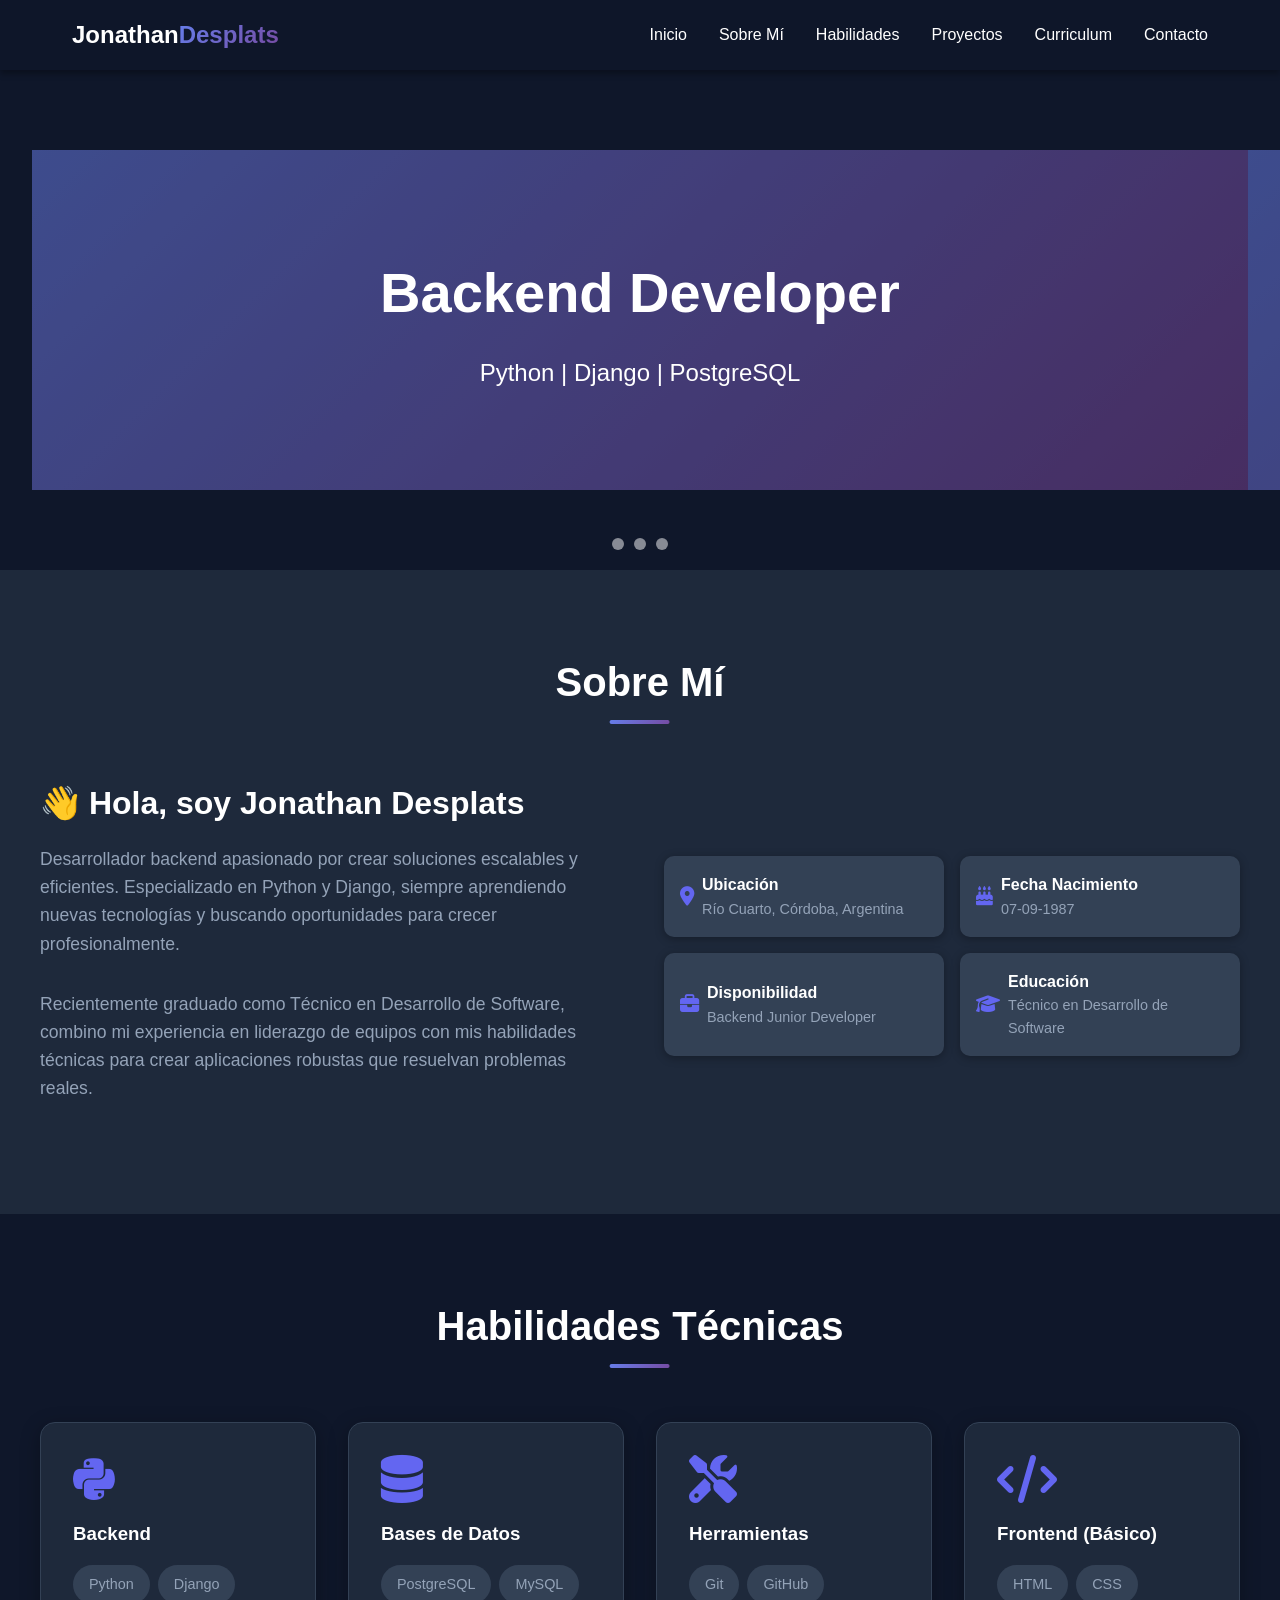
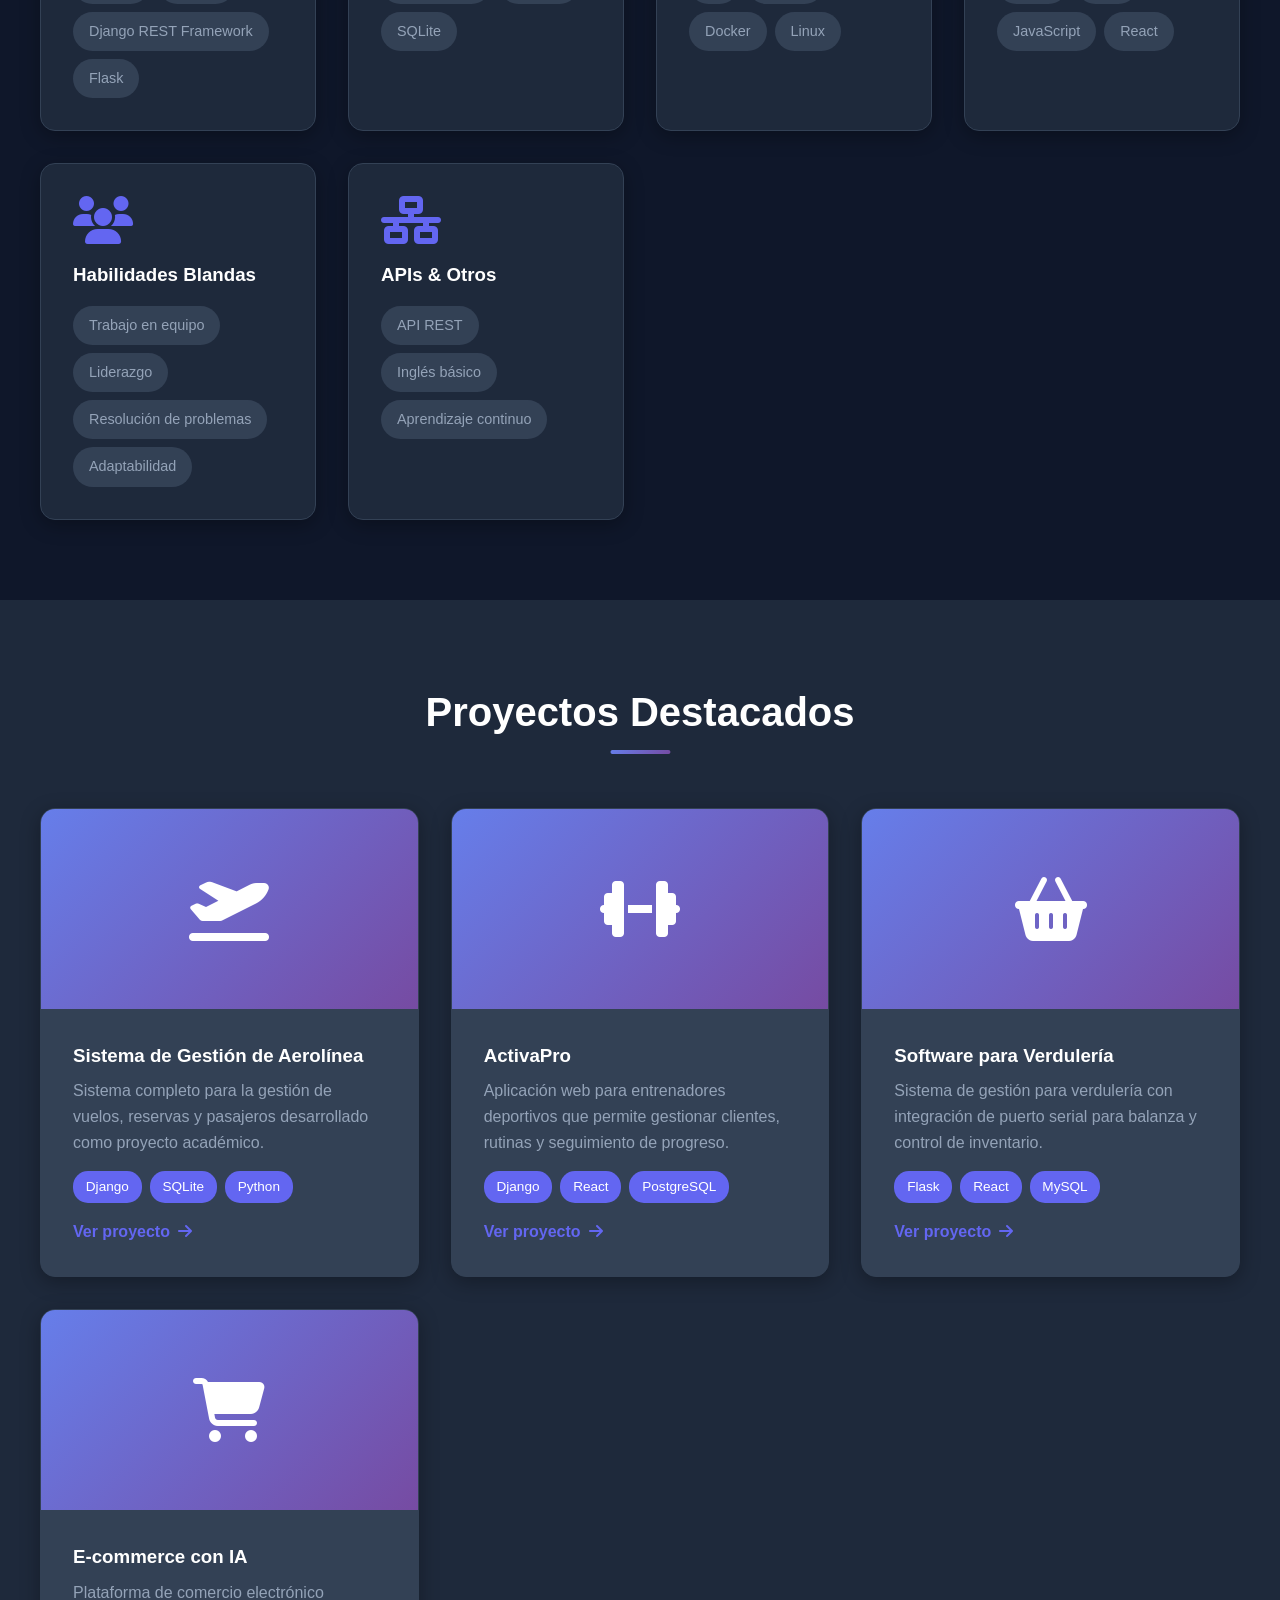
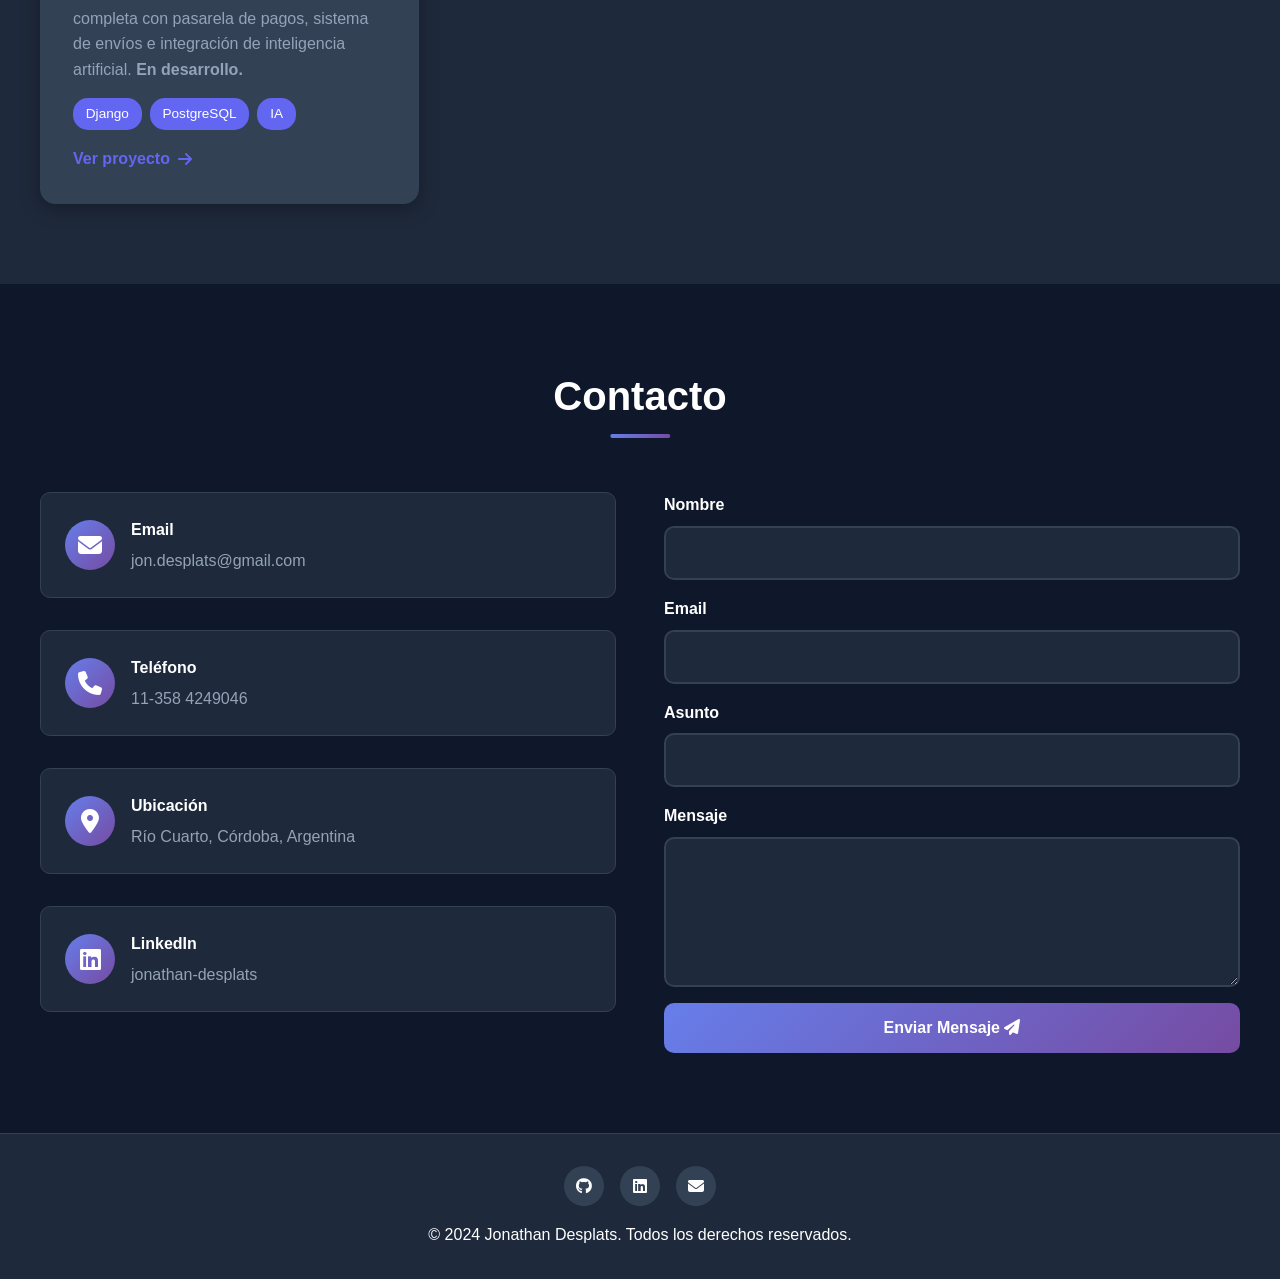
==== commit 1b8c97e8: "curriculum" ====
--- a/index.html
+++ b/index.html
@@ -17,6 +17,7 @@
                 <li><a href="#sobre-mi">Sobre Mí</a></li>
                 <li><a href="#habilidades">Habilidades</a></li>
                 <li><a href="#proyectos">Proyectos</a></li>
+                <li><a href="curriculum.html">Curriculum</a></li>
                 <li><a href="#contacto">Contacto</a></li>
             </ul>
             <div class="menu-toggle" id="menuToggle">
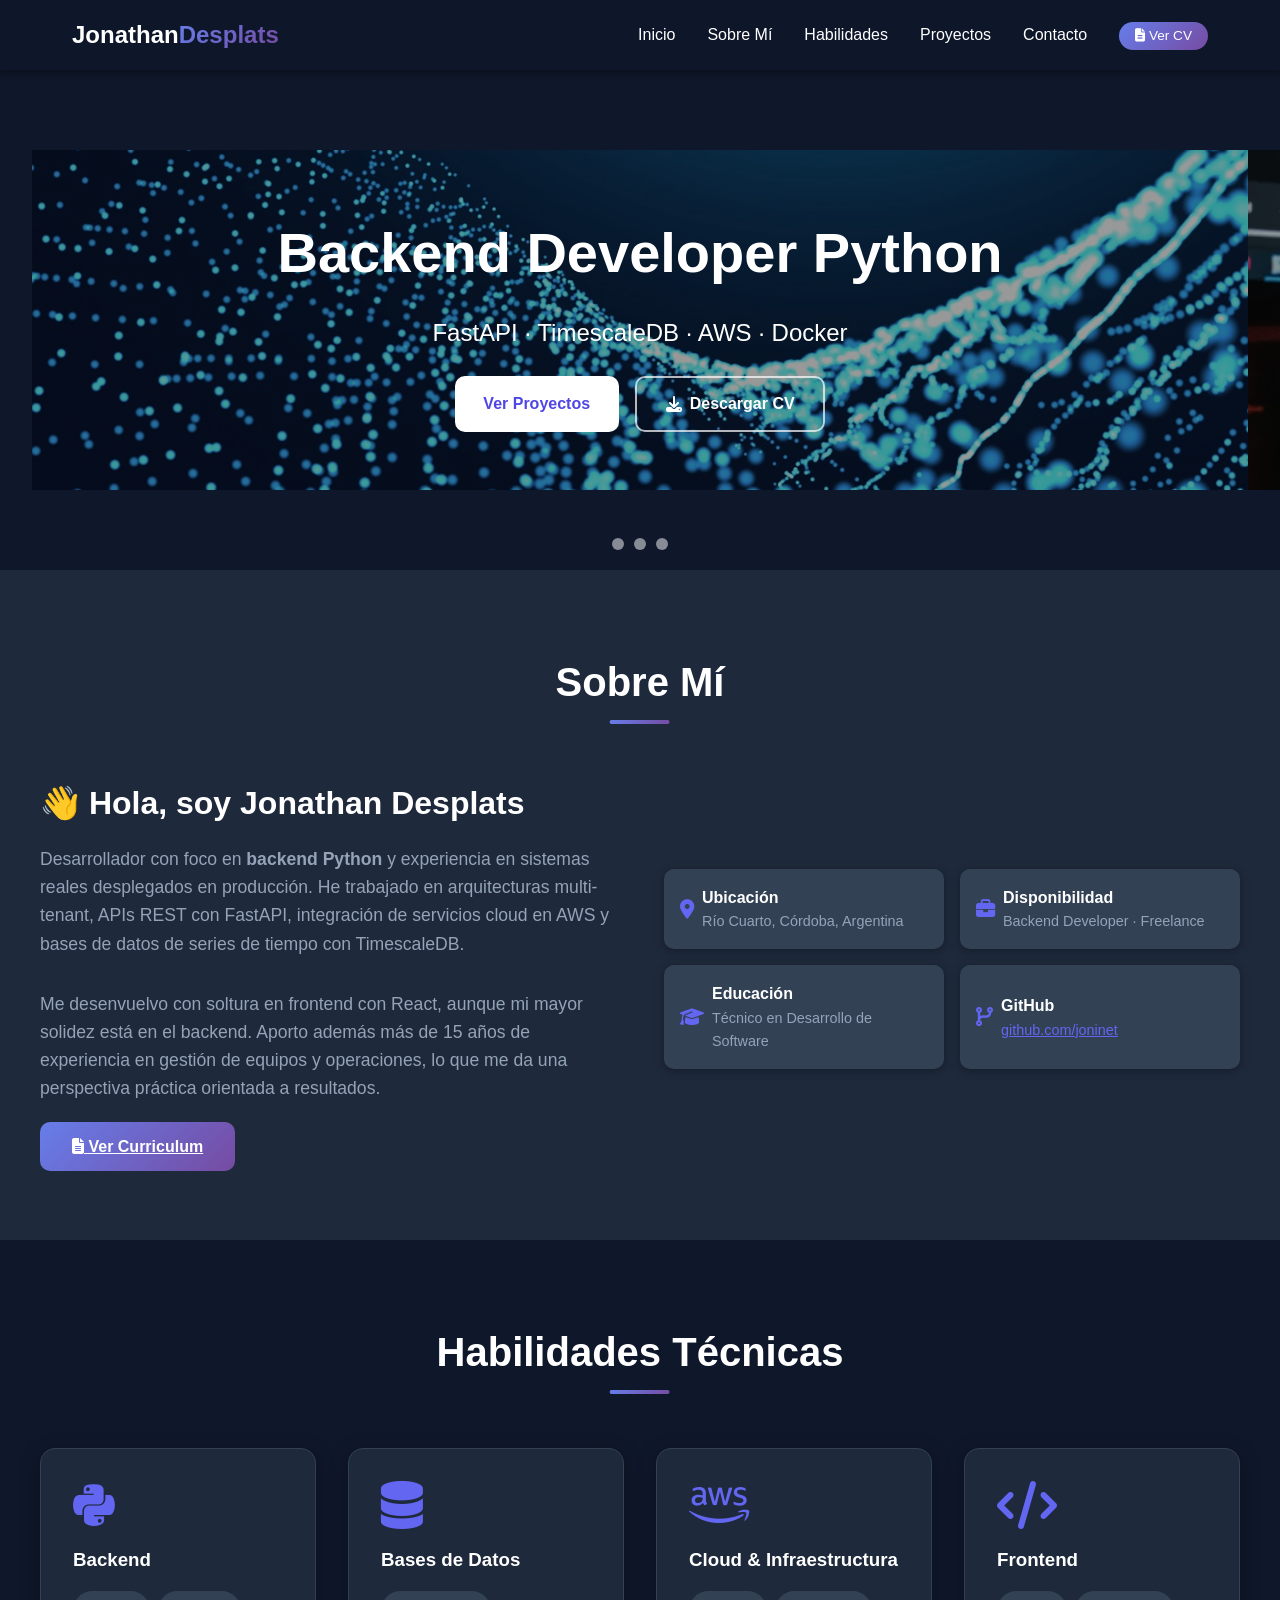
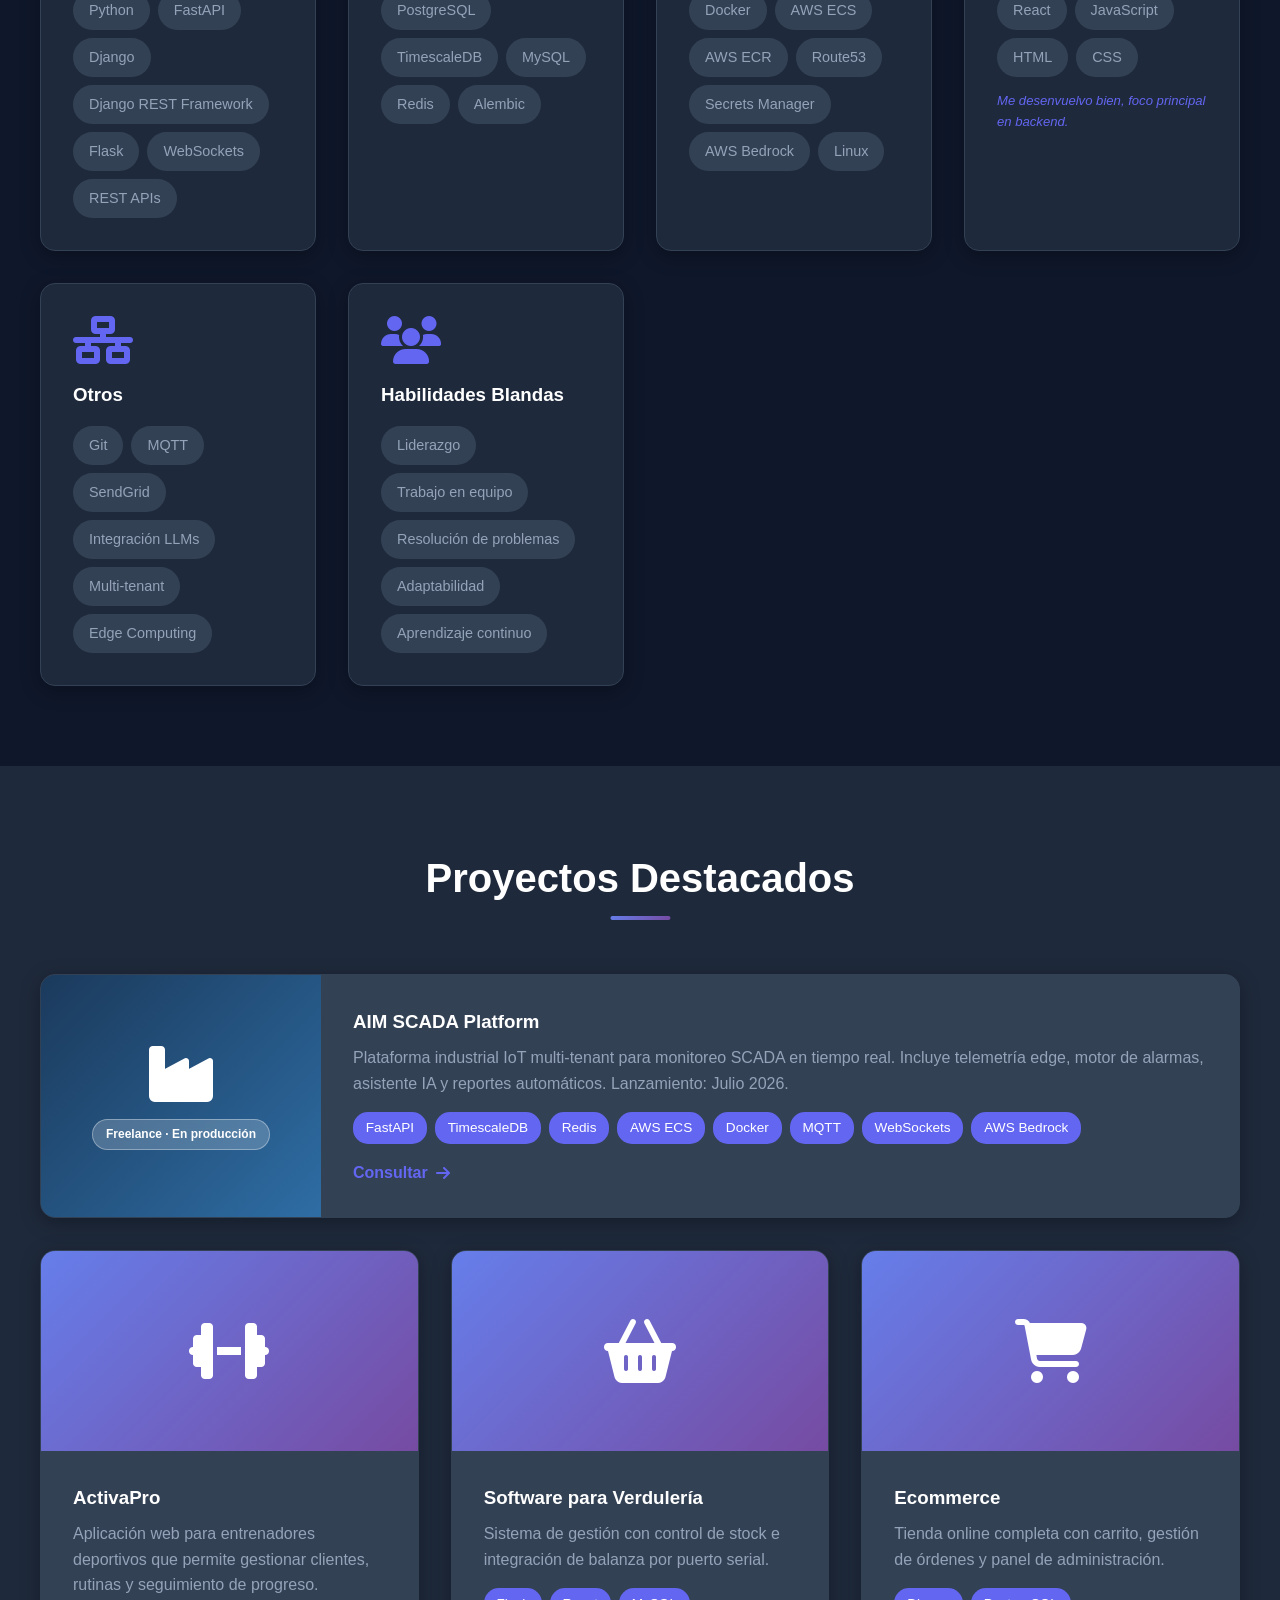
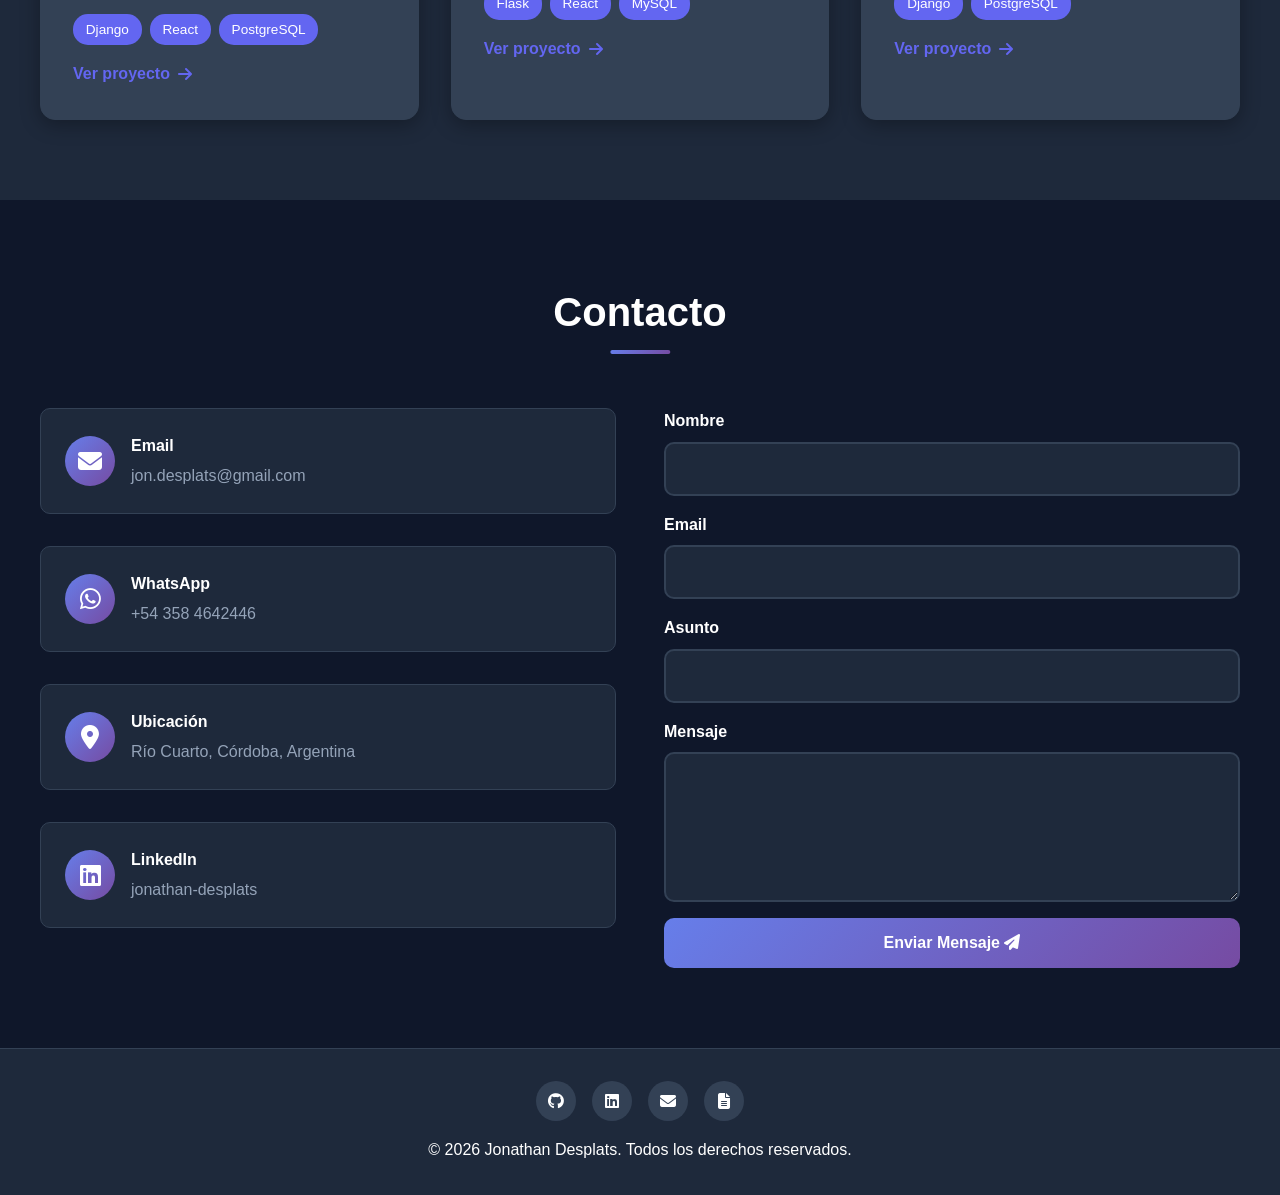
==== commit 6695630e: "confirm" ====
--- a/index.html
+++ b/index.html
@@ -3,7 +3,7 @@
 <head>
     <meta charset="UTF-8">
     <meta name="viewport" content="width=device-width, initial-scale=1.0">
-    <title>Jonathan Desplats | Backend Developer</title>
+    <title>Jonathan Desplats | Backend Developer Python</title>
     <link rel="stylesheet" href="https://cdnjs.cloudflare.com/ajax/libs/font-awesome/6.4.0/css/all.min.css">
     <link rel="stylesheet" href="styles.css">
 </head>
@@ -17,8 +17,8 @@
                 <li><a href="#sobre-mi">Sobre Mí</a></li>
                 <li><a href="#habilidades">Habilidades</a></li>
                 <li><a href="#proyectos">Proyectos</a></li>
-                <li><a href="curriculum.html">Curriculum</a></li>
                 <li><a href="#contacto">Contacto</a></li>
+                <li><a href="cv.html" target="_blank" class="nav-cv-btn"><i class="fas fa-file-alt"></i> Ver CV</a></li>
             </ul>
             <div class="menu-toggle" id="menuToggle">
                 <span></span>
@@ -28,25 +28,29 @@
         </div>
     </nav>
 
-    <!-- Carousel -->
+    <!-- Hero / Carousel -->
     <section id="inicio" class="carousel">
         <div class="carousel-container" id="carouselContainer">
             <div class="carousel-slide">
                 <div class="carousel-content">
-                    <h1>Backend Developer</h1>
-                    <p>Python | Django | PostgreSQL</p>
+                    <h1>Backend Developer Python</h1>
+                    <p>FastAPI · TimescaleDB · AWS · Docker</p>
+                    <div class="hero-buttons">
+                        <a href="#proyectos" class="hero-btn primary">Ver Proyectos</a>
+                        <a href="cv.html" target="_blank" class="hero-btn secondary"><i class="fas fa-download"></i> Descargar CV</a>
+                    </div>
                 </div>
             </div>
             <div class="carousel-slide">
                 <div class="carousel-content">
-                    <h1>Técnico en Desarrollo de Software</h1>
-                    <p>Construyendo el futuro del desarrollo de aplicaciones</p>
+                    <h1>Sistemas en Producción</h1>
+                    <p>Arquitectura multi-tenant · IoT · Tiempo Real</p>
                 </div>
             </div>
             <div class="carousel-slide">
                 <div class="carousel-content">
                     <h1>Aprendizaje Continuo</h1>
-                    <p>Siempre mejorando mis habilidades</p>
+                    <p>Cloud · Inteligencia Artificial · Edge Computing</p>
                 </div>
             </div>
         </div>
@@ -64,8 +68,11 @@
             <div class="about-content">
                 <div class="about-text">
                     <h3>👋 Hola, soy Jonathan Desplats</h3>
-                    <p>Desarrollador backend apasionado por crear soluciones escalables y eficientes. Especializado en Python y Django, siempre aprendiendo nuevas tecnologías y buscando oportunidades para crecer profesionalmente.</p>
-                    <p>Recientemente graduado como Técnico en Desarrollo de Software, combino mi experiencia en liderazgo de equipos con mis habilidades técnicas para crear aplicaciones robustas que resuelvan problemas reales.</p>
+                    <p>Desarrollador con foco en <strong>backend Python</strong> y experiencia en sistemas reales desplegados en producción. He trabajado en arquitecturas multi-tenant, APIs REST con FastAPI, integración de servicios cloud en AWS y bases de datos de series de tiempo con TimescaleDB.</p>
+                    <p>Me desenvuelvo con soltura en frontend con React, aunque mi mayor solidez está en el backend. Aporto además más de 15 años de experiencia en gestión de equipos y operaciones, lo que me da una perspectiva práctica orientada a resultados.</p>
+                    <div class="about-actions">
+                        <a href="cv.html" target="_blank" class="btn"><i class="fas fa-file-alt"></i> Ver Curriculum</a>
+                    </div>
                 </div>
                 <div class="info-grid">
                     <div class="info-item">
@@ -76,17 +83,10 @@
                         </div>
                     </div>
                     <div class="info-item">
-                        <i class="fas fa-birthday-cake"></i>
-                        <div>
-                            <strong>Fecha Nacimiento</strong>
-                            <p>07-09-1987</p>
-                        </div>
-                    </div>
-                    <div class="info-item">
                         <i class="fas fa-briefcase"></i>
                         <div>
                             <strong>Disponibilidad</strong>
-                            <p>Backend Junior Developer</p>
+                            <p>Backend Developer · Freelance</p>
                         </div>
                     </div>
                     <div class="info-item">
@@ -96,6 +96,13 @@
                             <p>Técnico en Desarrollo de Software</p>
                         </div>
                     </div>
+                    <div class="info-item">
+                        <i class="fas fa-code-branch"></i>
+                        <div>
+                            <strong>GitHub</strong>
+                            <p><a href="https://github.com/joninet" target="_blank" style="color: var(--primary);">github.com/joninet</a></p>
+                        </div>
+                    </div>
                 </div>
             </div>
         </div>
@@ -106,64 +113,84 @@
         <div class="container">
             <h2 class="section-title">Habilidades Técnicas</h2>
             <div class="skills-grid">
+
                 <div class="skill-card">
                     <i class="fab fa-python"></i>
                     <h3>Backend</h3>
                     <div class="skill-tags">
                         <span class="tag">Python</span>
+                        <span class="tag">FastAPI</span>
                         <span class="tag">Django</span>
                         <span class="tag">Django REST Framework</span>
                         <span class="tag">Flask</span>
-                    </div>
-                </div>
+                        <span class="tag">WebSockets</span>
+                        <span class="tag">REST APIs</span>
+                    </div>
+                </div>
+
                 <div class="skill-card">
                     <i class="fas fa-database"></i>
                     <h3>Bases de Datos</h3>
                     <div class="skill-tags">
                         <span class="tag">PostgreSQL</span>
+                        <span class="tag">TimescaleDB</span>
                         <span class="tag">MySQL</span>
-                        <span class="tag">SQLite</span>
-                    </div>
-                </div>
-                <div class="skill-card">
-                    <i class="fas fa-tools"></i>
-                    <h3>Herramientas</h3>
-                    <div class="skill-tags">
-                        <span class="tag">Git</span>
-                        <span class="tag">GitHub</span>
+                        <span class="tag">Redis</span>
+                        <span class="tag">Alembic</span>
+                    </div>
+                </div>
+
+                <div class="skill-card">
+                    <i class="fab fa-aws"></i>
+                    <h3>Cloud & Infraestructura</h3>
+                    <div class="skill-tags">
                         <span class="tag">Docker</span>
+                        <span class="tag">AWS ECS</span>
+                        <span class="tag">AWS ECR</span>
+                        <span class="tag">Route53</span>
+                        <span class="tag">Secrets Manager</span>
+                        <span class="tag">AWS Bedrock</span>
                         <span class="tag">Linux</span>
                     </div>
                 </div>
+
                 <div class="skill-card">
                     <i class="fas fa-code"></i>
-                    <h3>Frontend (Básico)</h3>
-                    <div class="skill-tags">
+                    <h3>Frontend</h3>
+                    <div class="skill-tags">
+                        <span class="tag">React</span>
+                        <span class="tag">JavaScript</span>
                         <span class="tag">HTML</span>
                         <span class="tag">CSS</span>
-                        <span class="tag">JavaScript</span>
-                        <span class="tag">React</span>
-                    </div>
-                </div>
+                    </div>
+                    <p class="skill-note">Me desenvuelvo bien, foco principal en backend.</p>
+                </div>
+
+                <div class="skill-card">
+                    <i class="fas fa-network-wired"></i>
+                    <h3>Otros</h3>
+                    <div class="skill-tags">
+                        <span class="tag">Git</span>
+                        <span class="tag">MQTT</span>
+                        <span class="tag">SendGrid</span>
+                        <span class="tag">Integración LLMs</span>
+                        <span class="tag">Multi-tenant</span>
+                        <span class="tag">Edge Computing</span>
+                    </div>
+                </div>
+
                 <div class="skill-card">
                     <i class="fas fa-users"></i>
                     <h3>Habilidades Blandas</h3>
                     <div class="skill-tags">
+                        <span class="tag">Liderazgo</span>
                         <span class="tag">Trabajo en equipo</span>
-                        <span class="tag">Liderazgo</span>
                         <span class="tag">Resolución de problemas</span>
                         <span class="tag">Adaptabilidad</span>
-                    </div>
-                </div>
-                <div class="skill-card">
-                    <i class="fas fa-network-wired"></i>
-                    <h3>APIs & Otros</h3>
-                    <div class="skill-tags">
-                        <span class="tag">API REST</span>
-                        <span class="tag">Inglés básico</span>
                         <span class="tag">Aprendizaje continuo</span>
                     </div>
                 </div>
+
             </div>
         </div>
     </section>
@@ -173,19 +200,27 @@
         <div class="container">
             <h2 class="section-title">Proyectos Destacados</h2>
             <div class="projects-grid">
-                <div class="project-card">
-                    <div class="project-img">
-                        <i class="fas fa-plane-departure"></i>
+
+                <!-- AIM SCADA - proyecto destacado -->
+                <div class="project-card project-featured">
+                    <div class="project-img" style="background: linear-gradient(135deg, #1B3A5C 0%, #2E6DA4 100%);">
+                        <i class="fas fa-industry"></i>
+                        <span class="project-badge">Freelance · En producción</span>
                     </div>
                     <div class="project-content">
-                        <h3>Sistema de Gestión de Aerolínea</h3>
-                        <p>Sistema completo para la gestión de vuelos, reservas y pasajeros desarrollado como proyecto académico.</p>
+                        <h3>AIM SCADA Platform</h3>
+                        <p>Plataforma industrial IoT multi-tenant para monitoreo SCADA en tiempo real. Incluye telemetría edge, motor de alarmas, asistente IA y reportes automáticos. Lanzamiento: Julio 2026.</p>
                         <div class="project-tech">
-                            <span class="tech-tag">Django</span>
-                            <span class="tech-tag">SQLite</span>
-                            <span class="tech-tag">Python</span>
-                        </div>
-                        <a href="#" class="project-link">Ver proyecto <i class="fas fa-arrow-right"></i></a>
+                            <span class="tech-tag">FastAPI</span>
+                            <span class="tech-tag">TimescaleDB</span>
+                            <span class="tech-tag">Redis</span>
+                            <span class="tech-tag">AWS ECS</span>
+                            <span class="tech-tag">Docker</span>
+                            <span class="tech-tag">MQTT</span>
+                            <span class="tech-tag">WebSockets</span>
+                            <span class="tech-tag">AWS Bedrock</span>
+                        </div>
+                        <a href="#contacto" class="project-link">Consultar <i class="fas fa-arrow-right"></i></a>
                     </div>
                 </div>
 
@@ -211,7 +246,7 @@
                     </div>
                     <div class="project-content">
                         <h3>Software para Verdulería</h3>
-                        <p>Sistema de gestión para verdulería con integración de puerto serial para balanza y control de inventario.</p>
+                        <p>Sistema de gestión con control de stock e integración de balanza por puerto serial.</p>
                         <div class="project-tech">
                             <span class="tech-tag">Flask</span>
                             <span class="tech-tag">React</span>
@@ -226,16 +261,16 @@
                         <i class="fas fa-shopping-cart"></i>
                     </div>
                     <div class="project-content">
-                        <h3>E-commerce con IA</h3>
-                        <p>Plataforma de comercio electrónico completa con pasarela de pagos, sistema de envíos e integración de inteligencia artificial. <strong>En desarrollo.</strong></p>
+                        <h3>Ecommerce</h3>
+                        <p>Tienda online completa con carrito, gestión de órdenes y panel de administración.</p>
                         <div class="project-tech">
                             <span class="tech-tag">Django</span>
                             <span class="tech-tag">PostgreSQL</span>
-                            <span class="tech-tag">IA</span>
                         </div>
                         <a href="#" class="project-link">Ver proyecto <i class="fas fa-arrow-right"></i></a>
                     </div>
                 </div>
+
             </div>
         </div>
     </section>
@@ -257,11 +292,11 @@
                     </div>
                     <div class="contact-item">
                         <div class="contact-icon">
-                            <i class="fas fa-phone"></i>
+                            <i class="fab fa-whatsapp"></i>
                         </div>
                         <div class="contact-details">
-                            <h4>Teléfono</h4>
-                            <a href="https://wa.me/543584642446" target="_blank">11-358 4249046</a>
+                            <h4>WhatsApp</h4>
+                            <a href="https://wa.me/543584642446" target="_blank">+54 358 4642446</a>
                         </div>
                     </div>
                     <div class="contact-item">
@@ -313,9 +348,11 @@
             <a href="https://github.com/joninet" target="_blank"><i class="fab fa-github"></i></a>
             <a href="https://www.linkedin.com/in/jonathan-desplats/" target="_blank"><i class="fab fa-linkedin"></i></a>
             <a href="mailto:jon.desplats@gmail.com"><i class="fas fa-envelope"></i></a>
-        </div>
-        <p>&copy; 2024 Jonathan Desplats. Todos los derechos reservados.</p>
+            <a href="cv.html" target="_blank" title="Ver CV"><i class="fas fa-file-alt"></i></a>
+        </div>
+        <p>&copy; 2026 Jonathan Desplats. Todos los derechos reservados.</p>
     </footer>
 
     <script src="script.js"></script>
+</body>
 </html>
--- a/styles.css
+++ b/styles.css
@@ -137,6 +137,30 @@
     background: rgba(0, 0, 0, 0.4);
 }
 
+/* Background image for the first carousel slide (cover full area) */
+.carousel-slide:first-child {
+    background-image: url('imagenes/img3.jpg');
+    background-size: cover;
+    background-position: center;
+    background-repeat: no-repeat;
+}
+
+/* Background image for the second carousel slide */
+.carousel-slide:nth-child(2) {
+    background-image: url('imagenes/img4.avif');
+    background-size: cover;
+    background-position: center;
+    background-repeat: no-repeat;
+}
+
+/* Background image for the third carousel slide */
+.carousel-slide:nth-child(3) {
+    background-image: url('imagenes/img5.avif');
+    background-size: cover;
+    background-position: center;
+    background-repeat: no-repeat;
+}
+
 .carousel-content {
     position: relative;
     z-index: 1;
@@ -535,6 +559,116 @@
 .social-links a:hover {
     background: var(--primary);
     transform: scale(1.1);
+}
+
+/* Nav CV button */
+.nav-cv-btn {
+    background: var(--gradient);
+    padding: 0.4rem 1rem !important;
+    border-radius: 20px;
+    font-size: 0.85rem !important;
+    transition: opacity 0.3s, transform 0.3s !important;
+}
+
+.nav-cv-btn:hover {
+    opacity: 0.85;
+    transform: translateY(-2px);
+}
+
+.nav-cv-btn::after {
+    display: none !important;
+}
+
+/* Hero buttons */
+.hero-buttons {
+    display: flex;
+    gap: 1rem;
+    justify-content: center;
+    margin-top: 1.5rem;
+    flex-wrap: wrap;
+}
+
+.hero-btn {
+    display: inline-flex;
+    align-items: center;
+    gap: 0.5rem;
+    padding: 0.8rem 1.8rem;
+    border-radius: 10px;
+    font-weight: 600;
+    font-size: 1rem;
+    text-decoration: none;
+    transition: transform 0.3s, box-shadow 0.3s;
+}
+
+.hero-btn.primary {
+    background: var(--white);
+    color: var(--primary-dark);
+}
+
+.hero-btn.secondary {
+    background: transparent;
+    color: var(--white);
+    border: 2px solid rgba(255,255,255,0.7);
+}
+
+.hero-btn:hover {
+    transform: translateY(-3px);
+    box-shadow: 0 8px 20px rgba(0,0,0,0.3);
+}
+
+/* About actions */
+.about-actions {
+    margin-top: 1.5rem;
+}
+
+/* Skill note */
+.skill-note {
+    margin-top: 0.8rem;
+    font-size: 0.82rem;
+    color: var(--primary);
+    font-style: italic;
+}
+
+/* Featured project */
+.project-featured {
+    grid-column: 1 / -1;
+    display: grid;
+    grid-template-columns: 280px 1fr;
+}
+
+.project-featured .project-img {
+    height: auto;
+    min-height: 200px;
+    position: relative;
+    flex-direction: column;
+    gap: 0.8rem;
+}
+
+.project-badge {
+    font-size: 0.75rem;
+    font-weight: 600;
+    background: rgba(255,255,255,0.2);
+    color: var(--white);
+    padding: 0.3rem 0.8rem;
+    border-radius: 20px;
+    border: 1px solid rgba(255,255,255,0.35);
+    backdrop-filter: blur(4px);
+}
+
+@media (max-width: 768px) {
+    .project-featured {
+        grid-column: auto;
+        grid-template-columns: 1fr;
+    }
+
+    .project-featured .project-img {
+        height: 200px;
+    }
+
+    .hero-buttons {
+        flex-direction: column;
+        align-items: center;
+    }
 }
 
 /* Animations */
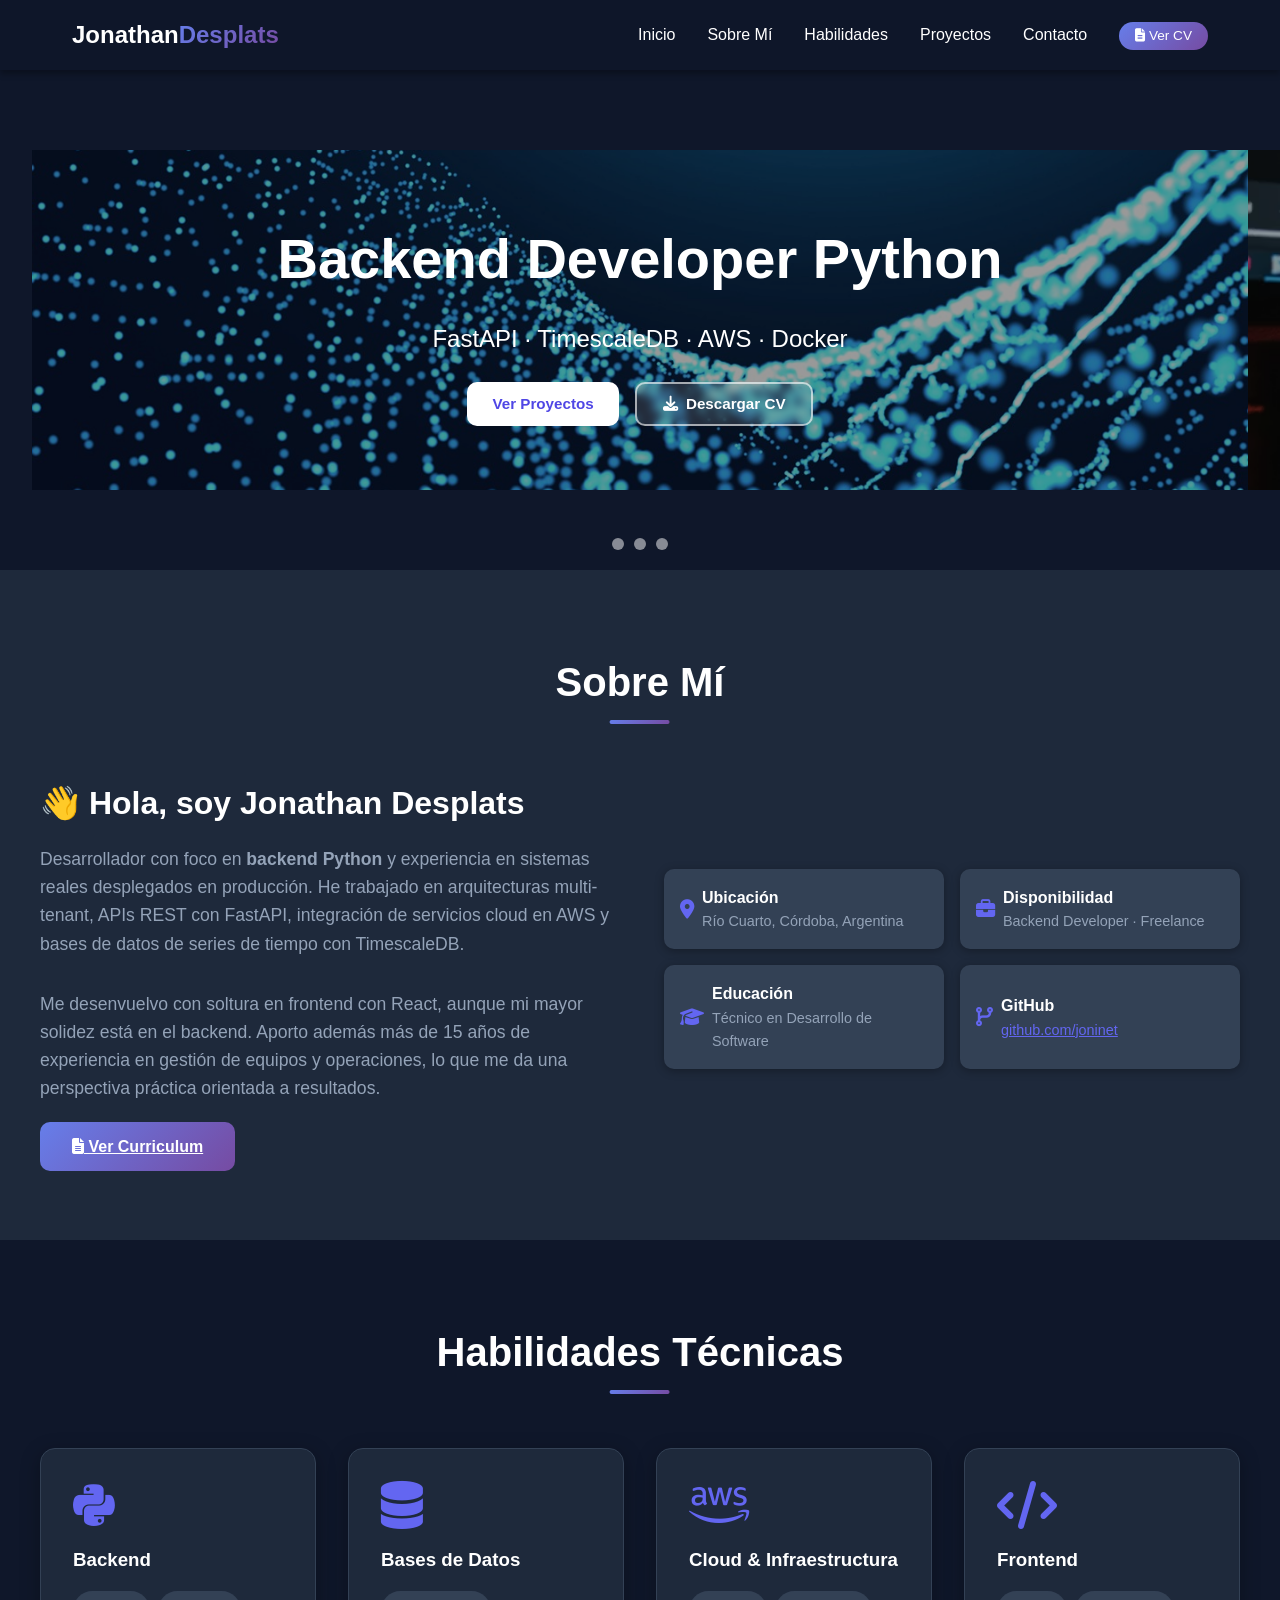
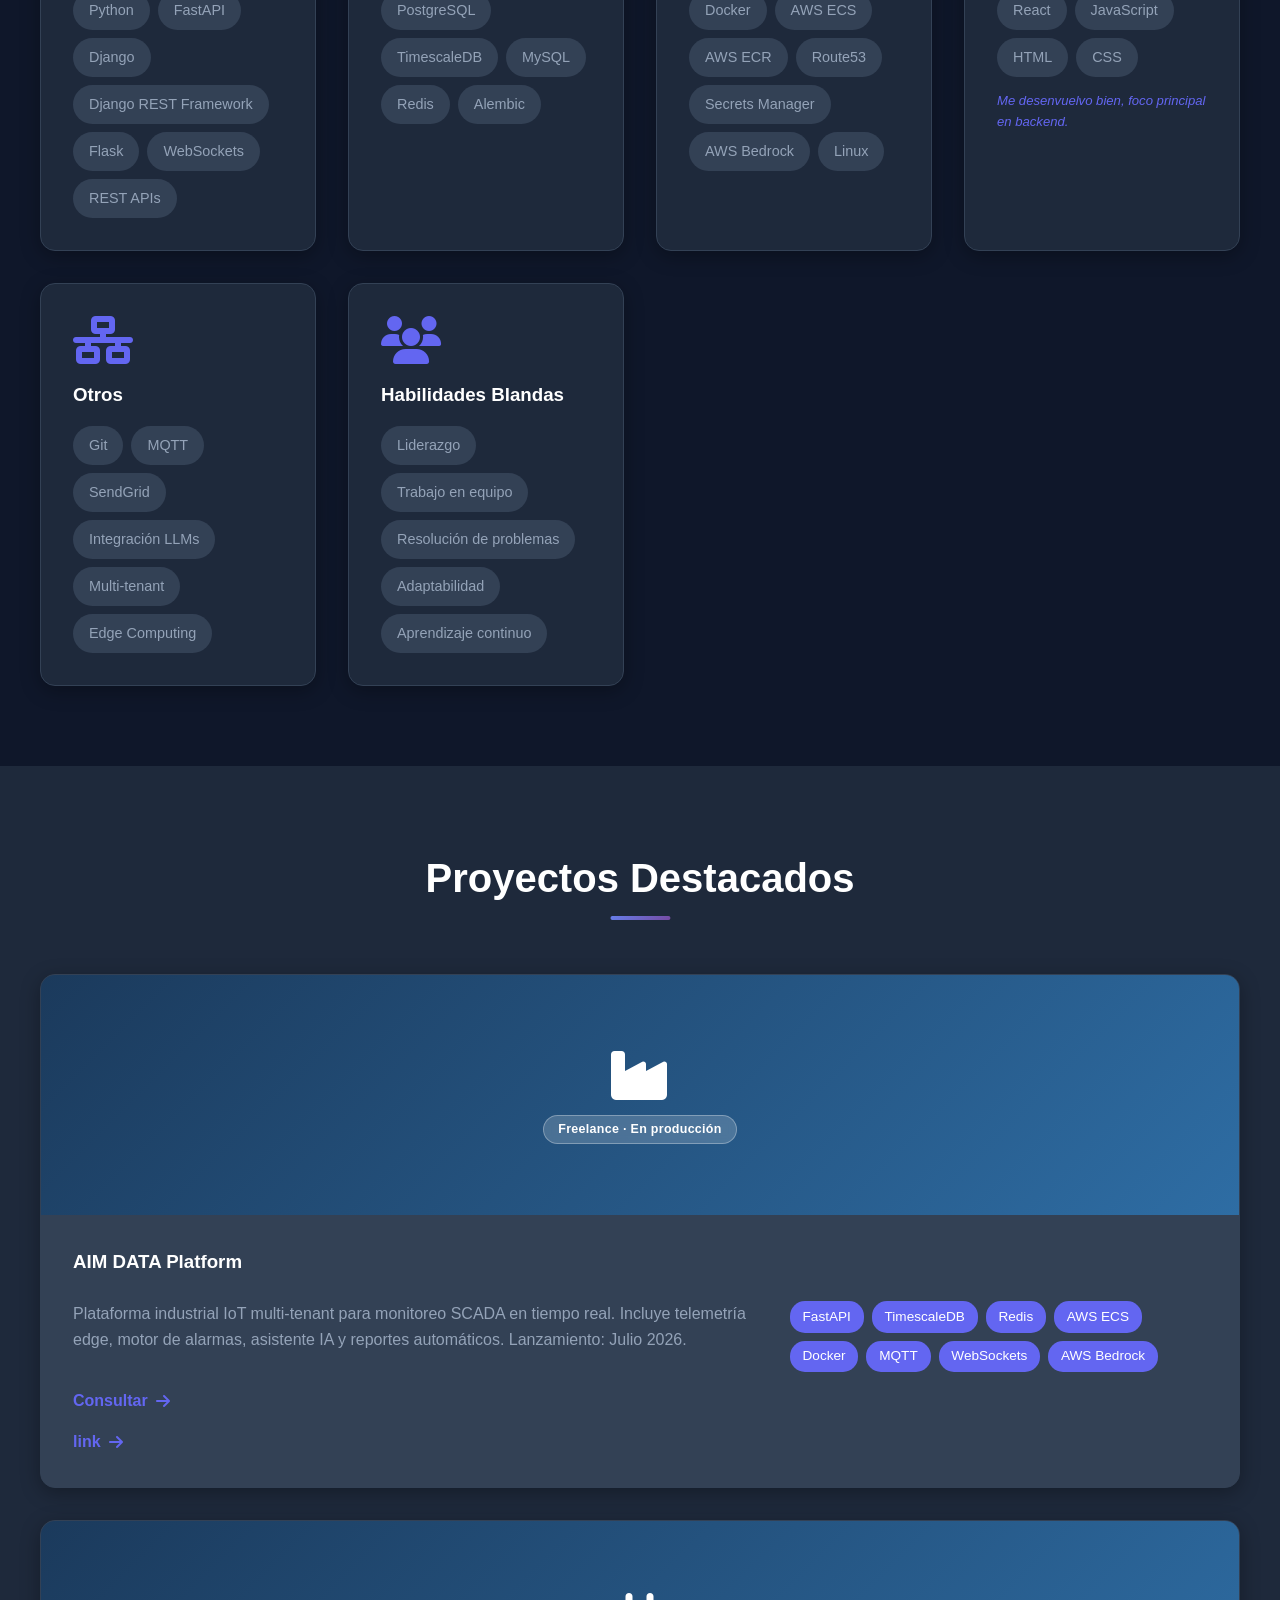
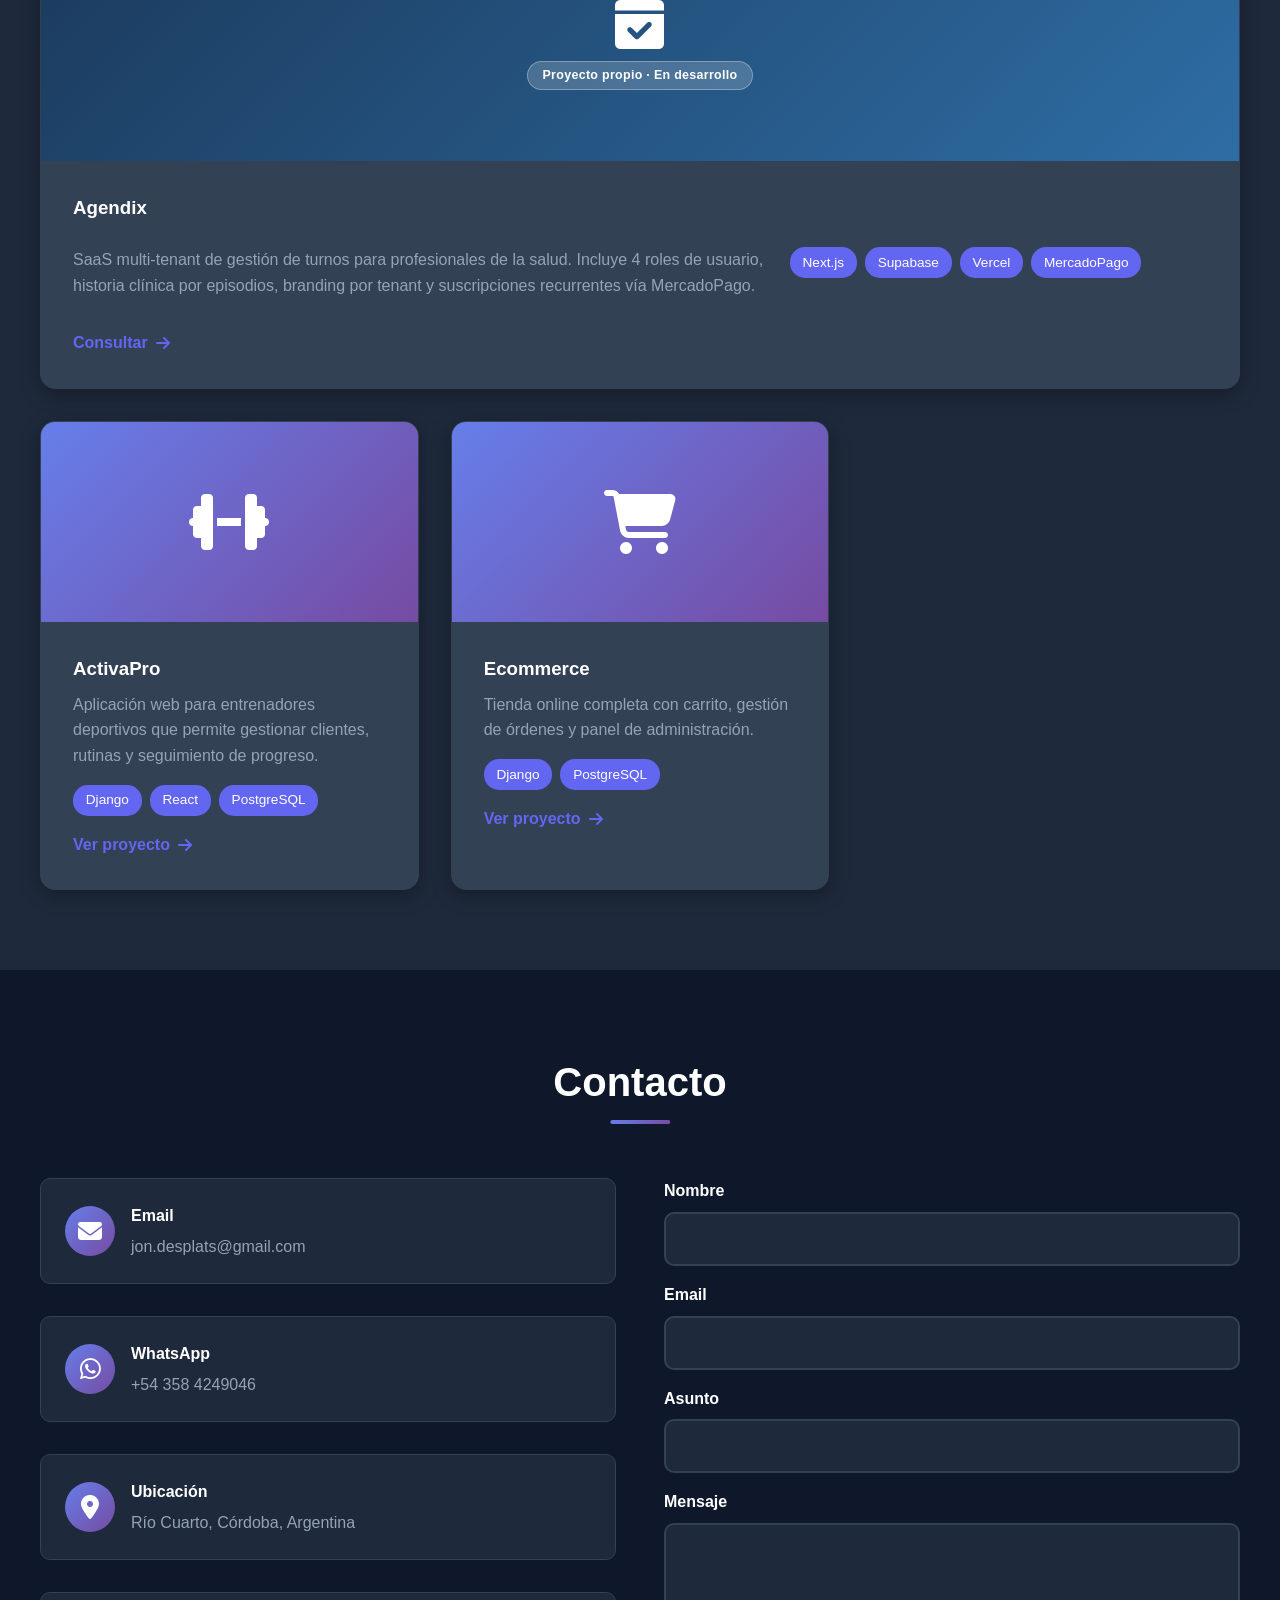
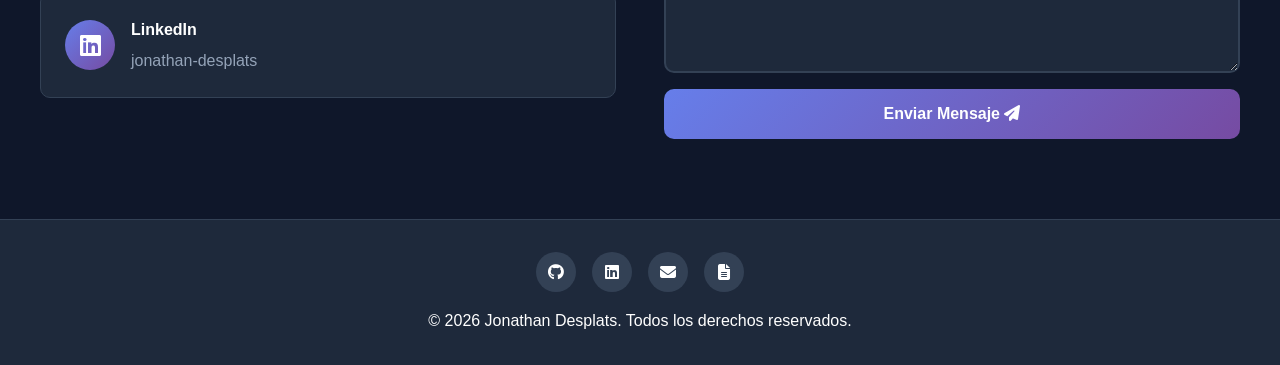
==== commit da3e105f: "Update project titles and descriptions in index.html Updated project titles and descriptions in inde" ====
--- a/index.html
+++ b/index.html
@@ -208,7 +208,7 @@
                         <span class="project-badge">Freelance · En producción</span>
                     </div>
                     <div class="project-content">
-                        <h3>AIM SCADA Platform</h3>
+                        <h3>AIM DATA Platform</h3>
                         <p>Plataforma industrial IoT multi-tenant para monitoreo SCADA en tiempo real. Incluye telemetría edge, motor de alarmas, asistente IA y reportes automáticos. Lanzamiento: Julio 2026.</p>
                         <div class="project-tech">
                             <span class="tech-tag">FastAPI</span>
@@ -221,6 +221,26 @@
                             <span class="tech-tag">AWS Bedrock</span>
                         </div>
                         <a href="#contacto" class="project-link">Consultar <i class="fas fa-arrow-right"></i></a>
+                        <a href="http://www.aimdata.net" class="project-link">link <i class="fas fa-arrow-right"></i></a>
+                    </div>
+                </div>
+
+                <!-- Agendix - proyecto destacado -->
+                <div class="project-card project-featured">
+                    <div class="project-img" style="background: linear-gradient(135deg, #1B3A5C 0%, #2E6DA4 100%);">
+                        <i class="fas fa-calendar-check"></i>
+                        <span class="project-badge">Proyecto propio · En desarrollo</span>
+                    </div>
+                    <div class="project-content">
+                        <h3>Agendix</h3>
+                        <p>SaaS multi-tenant de gestión de turnos para profesionales de la salud. Incluye 4 roles de usuario, historia clínica por episodios, branding por tenant y suscripciones recurrentes vía MercadoPago.</p>
+                        <div class="project-tech">
+                            <span class="tech-tag">Next.js</span>
+                            <span class="tech-tag">Supabase</span>
+                            <span class="tech-tag">Vercel</span>
+                            <span class="tech-tag">MercadoPago</span>
+                        </div>
+                        <a href="#contacto" class="project-link">Consultar <i class="fas fa-arrow-right"></i></a>
                     </div>
                 </div>
 
@@ -235,22 +255,6 @@
                             <span class="tech-tag">Django</span>
                             <span class="tech-tag">React</span>
                             <span class="tech-tag">PostgreSQL</span>
-                        </div>
-                        <a href="#" class="project-link">Ver proyecto <i class="fas fa-arrow-right"></i></a>
-                    </div>
-                </div>
-
-                <div class="project-card">
-                    <div class="project-img">
-                        <i class="fas fa-shopping-basket"></i>
-                    </div>
-                    <div class="project-content">
-                        <h3>Software para Verdulería</h3>
-                        <p>Sistema de gestión con control de stock e integración de balanza por puerto serial.</p>
-                        <div class="project-tech">
-                            <span class="tech-tag">Flask</span>
-                            <span class="tech-tag">React</span>
-                            <span class="tech-tag">MySQL</span>
                         </div>
                         <a href="#" class="project-link">Ver proyecto <i class="fas fa-arrow-right"></i></a>
                     </div>
@@ -296,7 +300,7 @@
                         </div>
                         <div class="contact-details">
                             <h4>WhatsApp</h4>
-                            <a href="https://wa.me/543584642446" target="_blank">+54 358 4642446</a>
+                            <a href="https://wa.me/543584249046" target="_blank">+54 358 4249046</a>
                         </div>
                     </div>
                     <div class="contact-item">
--- a/styles.css
+++ b/styles.css
@@ -586,29 +586,36 @@
     justify-content: center;
     margin-top: 1.5rem;
     flex-wrap: wrap;
+    position: relative;
+    z-index: 2;
 }
 
 .hero-btn {
     display: inline-flex;
     align-items: center;
     gap: 0.5rem;
-    padding: 0.8rem 1.8rem;
+    padding: 0.75rem 1.6rem;
     border-radius: 10px;
-    font-weight: 600;
-    font-size: 1rem;
-    text-decoration: none;
+    font-weight: 700;
+    font-size: 0.95rem;
+    text-decoration: none !important;
     transition: transform 0.3s, box-shadow 0.3s;
+    cursor: pointer;
+    line-height: 1;
 }
 
 .hero-btn.primary {
-    background: var(--white);
-    color: var(--primary-dark);
+    background: var(--white) !important;
+    color: var(--primary-dark) !important;
+    -webkit-text-fill-color: var(--primary-dark) !important;
 }
 
 .hero-btn.secondary {
-    background: transparent;
-    color: var(--white);
-    border: 2px solid rgba(255,255,255,0.7);
+    background: rgba(255,255,255,0.12) !important;
+    color: var(--white) !important;
+    -webkit-text-fill-color: var(--white) !important;
+    border: 2px solid rgba(255,255,255,0.6);
+    backdrop-filter: blur(4px);
 }
 
 .hero-btn:hover {
@@ -632,37 +639,66 @@
 /* Featured project */
 .project-featured {
     grid-column: 1 / -1;
-    display: grid;
-    grid-template-columns: 280px 1fr;
 }
 
 .project-featured .project-img {
-    height: auto;
-    min-height: 200px;
-    position: relative;
+    height: 240px;
     flex-direction: column;
-    gap: 0.8rem;
+    gap: 0.75rem;
+    font-size: 3.5rem;
 }
 
 .project-badge {
-    font-size: 0.75rem;
+    font-size: 0.78rem !important;
     font-weight: 600;
-    background: rgba(255,255,255,0.2);
-    color: var(--white);
-    padding: 0.3rem 0.8rem;
+    background: rgba(255,255,255,0.18);
+    color: var(--white);
+    padding: 0.3rem 0.9rem;
     border-radius: 20px;
-    border: 1px solid rgba(255,255,255,0.35);
+    border: 1px solid rgba(255,255,255,0.3);
     backdrop-filter: blur(4px);
+    line-height: 1.4;
+    letter-spacing: 0.3px;
+}
+
+.project-featured .project-content {
+    display: flex;
+    flex-wrap: wrap;
+    gap: 1rem;
+    align-items: flex-start;
+}
+
+.project-featured .project-content h3 {
+    flex: 0 0 100%;
+}
+
+.project-featured .project-content > p {
+    flex: 1 1 60%;
+    min-width: 200px;
+}
+
+.project-featured .project-tech {
+    flex: 1 1 35%;
+    min-width: 180px;
+    margin-bottom: 0;
+}
+
+.project-featured .project-link {
+    flex: 0 0 100%;
 }
 
 @media (max-width: 768px) {
     .project-featured {
         grid-column: auto;
-        grid-template-columns: 1fr;
     }
 
     .project-featured .project-img {
         height: 200px;
+    }
+
+    .project-featured .project-content > p,
+    .project-featured .project-tech {
+        flex: 0 0 100%;
     }
 
     .hero-buttons {
